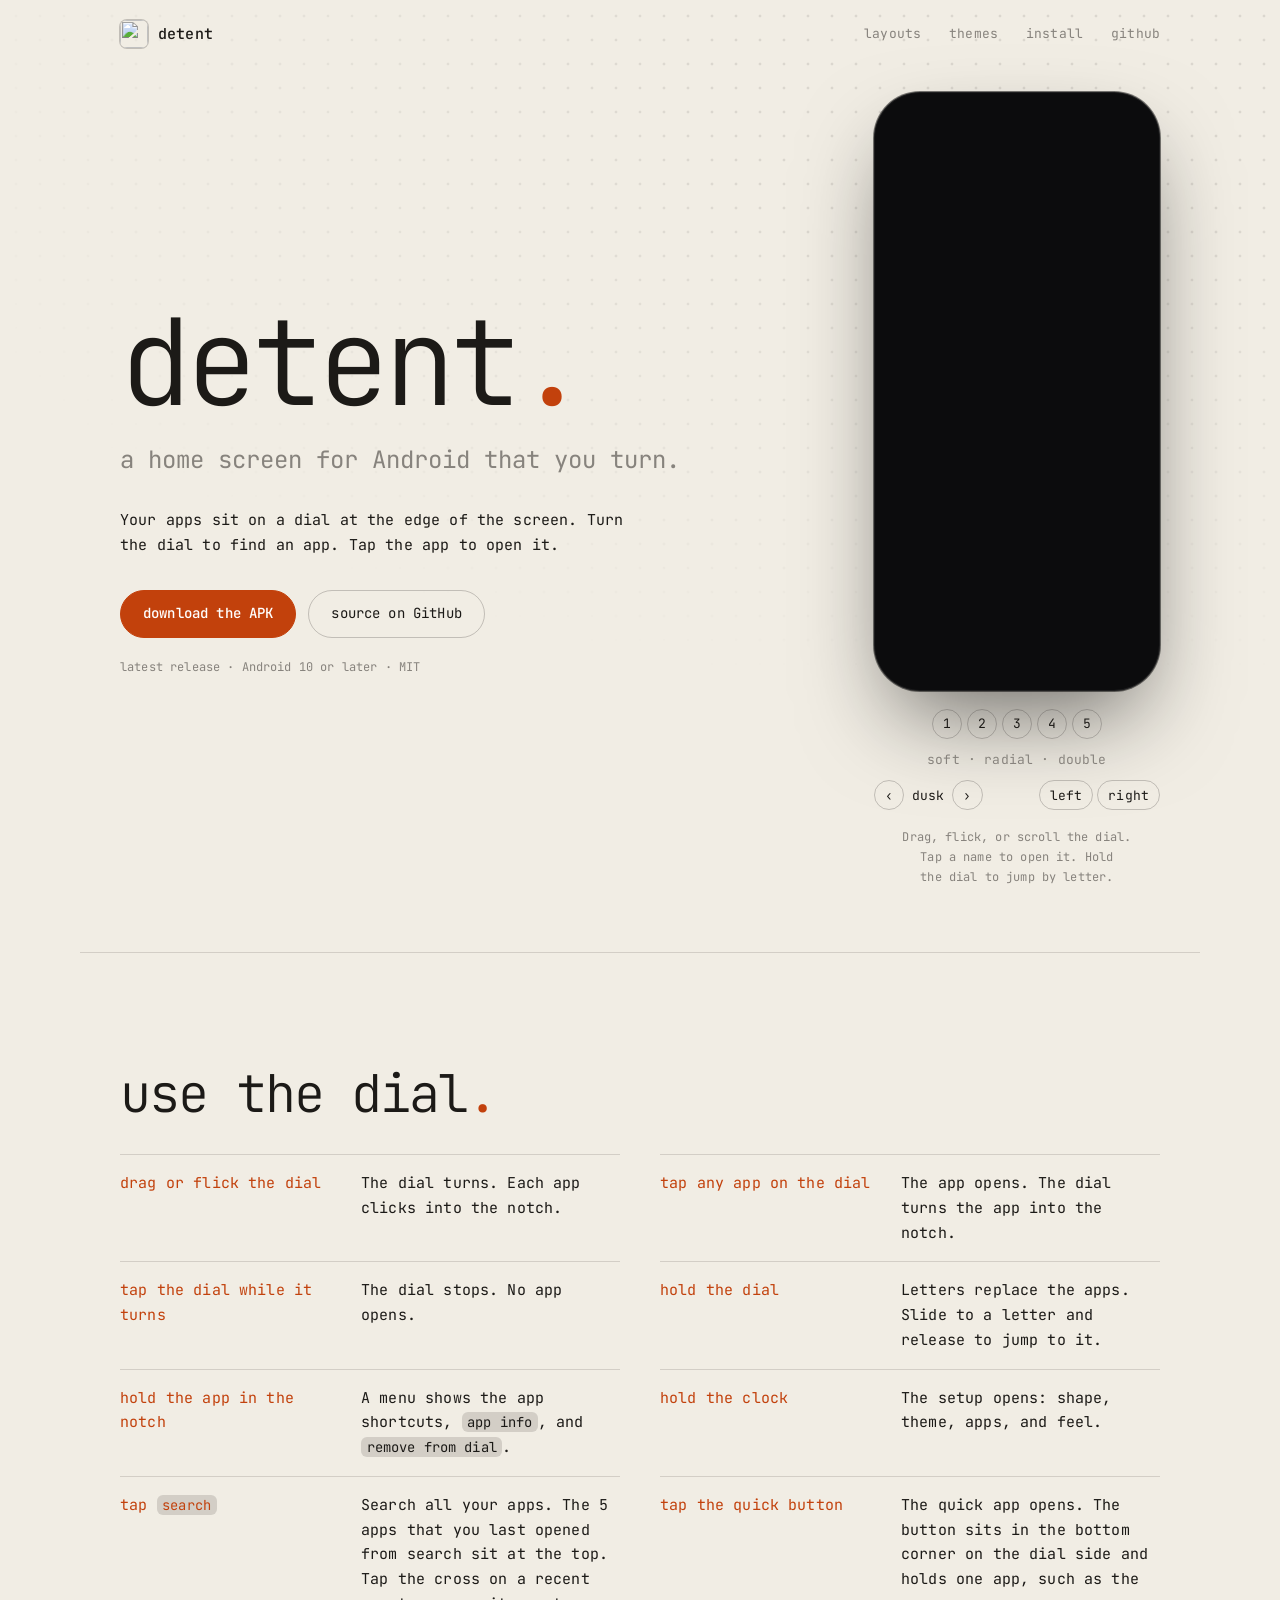
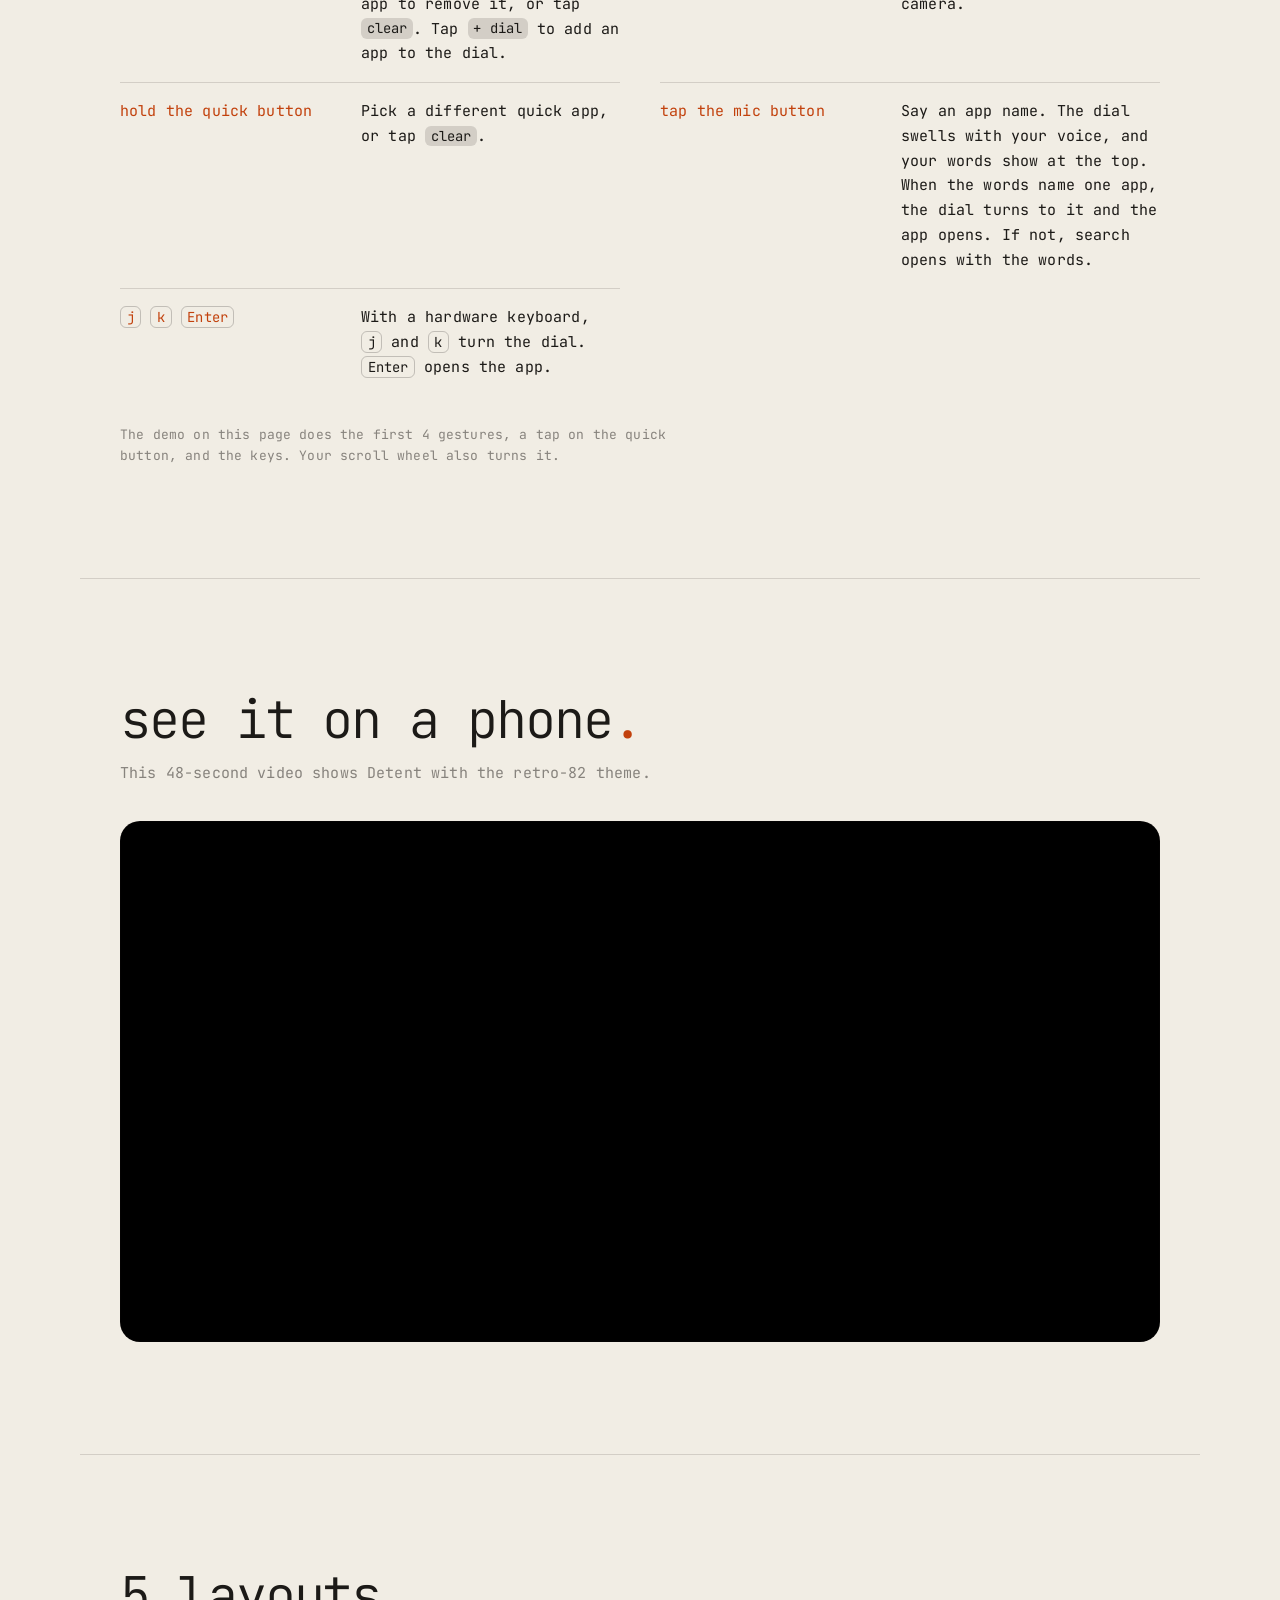
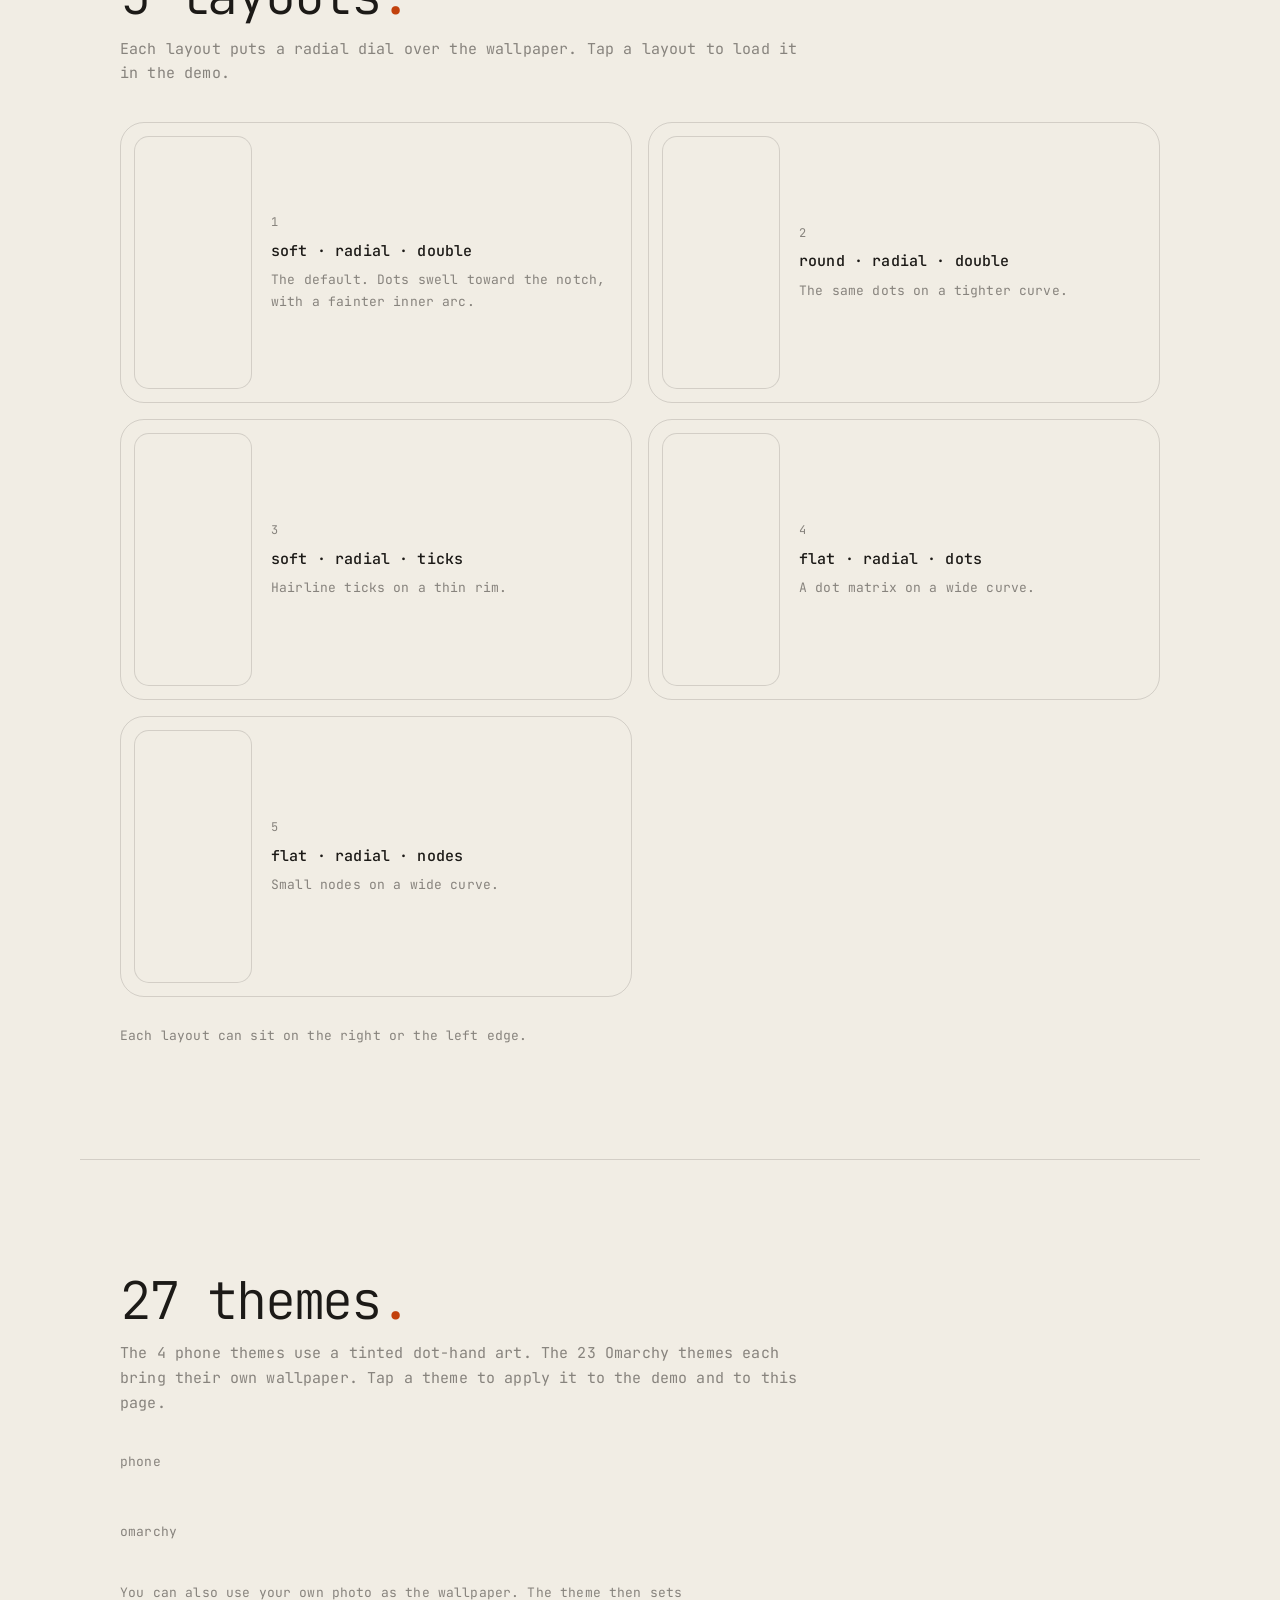
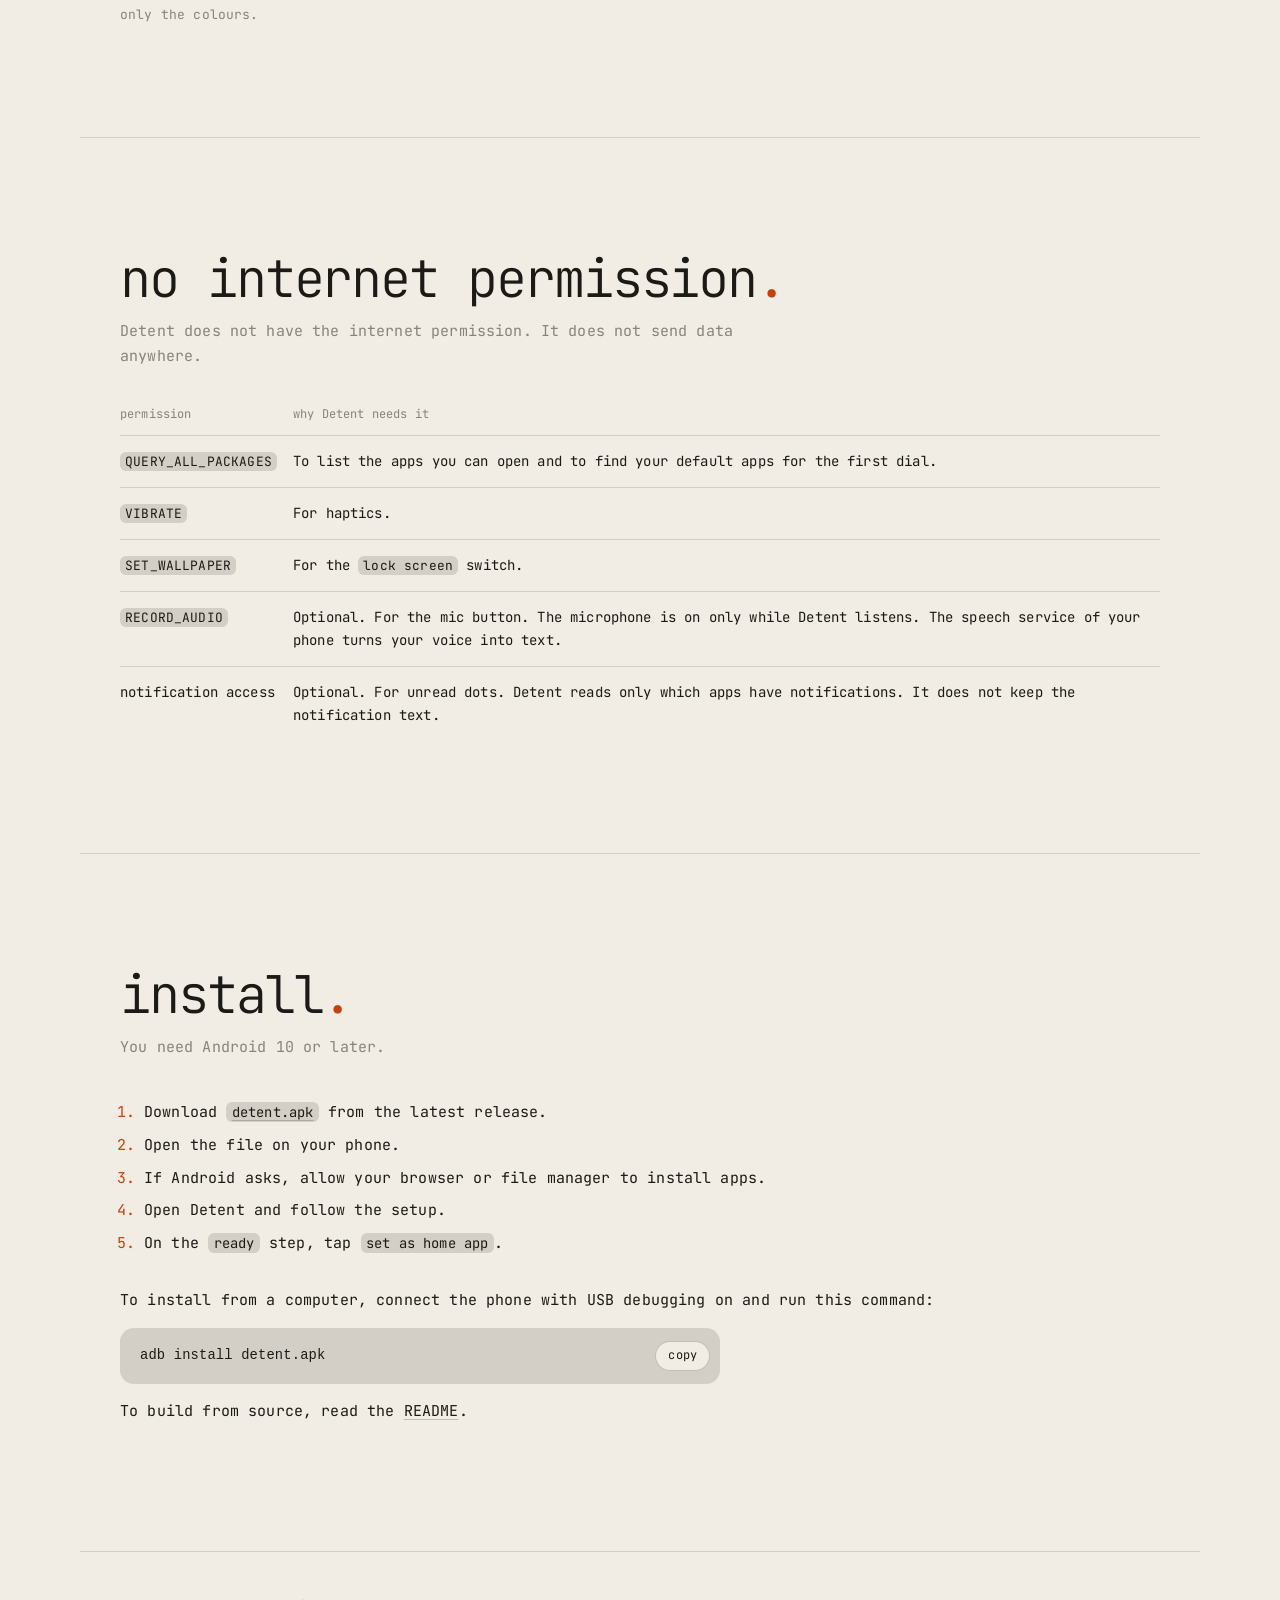
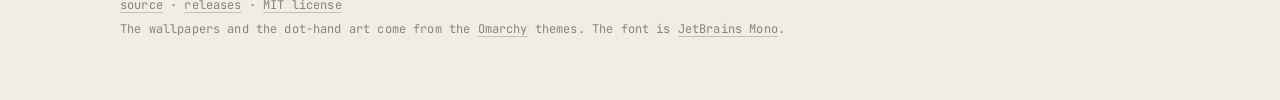
==== docs/index.html @ 8a0009a0 "Remove the grid layouts The three grid layouts drew the screen as a dot grid with no wallpaper. Dete" ====
<!doctype html>
<html lang="en">
<head>
  <meta charset="utf-8">
  <meta name="viewport" content="width=device-width, initial-scale=1">
  <title>Detent · a home screen you turn</title>
  <meta name="description" content="Detent is a home screen for Android that you turn. Your apps sit on a dial at the edge of the screen.">
  <meta property="og:type" content="website">
  <meta property="og:title" content="Detent">
  <meta property="og:description" content="A home screen for Android that you turn. Your apps sit on a dial at the edge of the screen.">
  <meta property="og:url" content="https://bjarneo.github.io/detent/">
  <meta property="og:image" content="https://bjarneo.github.io/detent/media/home.jpg">
  <meta name="twitter:card" content="summary_large_image">
  <meta name="theme-color" content="#1d2021">
  <link rel="icon" href="icon.svg" type="image/svg+xml">
  <link rel="preconnect" href="https://fonts.googleapis.com">
  <link rel="preconnect" href="https://fonts.gstatic.com" crossorigin>
  <link rel="stylesheet" href="https://fonts.googleapis.com/css2?family=JetBrains+Mono:wght@300;400;500&display=swap">
  <link rel="stylesheet" href="site.css">
  <script type="module" src="site.js"></script>
</head>
<body>
  <header class="bar wrap">
    <a class="brand" href="#top"><img src="icon.svg" alt="" width="28" height="28"><span>detent</span></a>
    <nav aria-label="Sections">
      <a href="#layouts">layouts</a>
      <a href="#themes">themes</a>
      <a href="#install">install</a>
      <a href="https://github.com/bjarneo/detent">github</a>
    </nav>
  </header>

  <main id="top">
    <section class="hero wrap">
      <div class="pitch">
        <h1>detent<span class="dot">.</span></h1>
        <p class="lead">a home screen for Android that you turn.</p>
        <p class="body">Your apps sit on a dial at the edge of the screen. Turn the dial to find an app. Tap the app to open it.</p>
        <div class="cta">
          <a class="btn primary" href="https://github.com/bjarneo/detent/releases/latest/download/detent.apk">download the APK</a>
          <a class="btn" href="https://github.com/bjarneo/detent">source on GitHub</a>
        </div>
        <p class="meta"><span id="version">latest release</span> · Android 10 or later · MIT</p>
      </div>

      <div class="demo" id="demo">
        <div class="phone">
          <canvas id="dial" tabindex="0" width="412" height="892"
            aria-label="Detent demo. Press j or the down arrow to turn the dial. Press Enter to open the app in the notch."></canvas>
        </div>
        <div class="controls">
          <div class="chips" role="group" aria-label="Layout">
            <button data-chip="0" aria-label="Layout 1">1</button>
            <button data-chip="1" aria-label="Layout 2">2</button>
            <button data-chip="2" aria-label="Layout 3">3</button>
            <button data-chip="3" aria-label="Layout 4">4</button>
            <button data-chip="4" aria-label="Layout 5">5</button>
          </div>
          <span class="layout-name" id="layout-name">soft · radial · double</span>
          <div class="row">
            <div class="stepper">
              <button id="theme-prev" aria-label="Previous theme">‹</button>
              <span id="theme-name">dusk</span>
              <button id="theme-next" aria-label="Next theme">›</button>
            </div>
            <div class="seg" role="group" aria-label="Dial side">
              <button data-side="left">left</button>
              <button data-side="right">right</button>
            </div>
          </div>
        </div>
        <p class="hint">Drag, flick, or scroll the dial. Tap a name to open it. Hold the dial to jump by letter.</p>
        <p class="sr" aria-live="polite" id="said"></p>
      </div>
    </section>

    <section class="wrap" id="use">
      <h2>use the dial<span class="dot">.</span></h2>
      <dl class="gestures">
        <div><dt>drag or flick the dial</dt><dd>The dial turns. Each app clicks into the notch.</dd></div>
        <div><dt>tap any app on the dial</dt><dd>The app opens. The dial turns the app into the notch.</dd></div>
        <div><dt>tap the dial while it turns</dt><dd>The dial stops. No app opens.</dd></div>
        <div><dt>hold the dial</dt><dd>Letters replace the apps. Slide to a letter and release to jump to it.</dd></div>
        <div><dt>hold the app in the notch</dt><dd>A menu shows the app shortcuts, <code>app info</code>, and <code>remove from dial</code>.</dd></div>
        <div><dt>hold the clock</dt><dd>The setup opens: shape, theme, apps, and feel.</dd></div>
        <div><dt>tap <code>search</code></dt><dd>Search all your apps. The 5 apps that you last opened from search sit at the top. Tap the cross on a recent app to remove it, or tap <code>clear</code>. Tap <code>+ dial</code> to add an app to the dial.</dd></div>
        <div><dt>tap the quick button</dt><dd>The quick app opens. The button sits in the bottom corner on the dial side and holds one app, such as the camera.</dd></div>
        <div><dt>hold the quick button</dt><dd>Pick a different quick app, or tap <code>clear</code>.</dd></div>
        <div><dt>tap the mic button</dt><dd>Say an app name. The dial swells with your voice, and your words show at the top. When the words name one app, the dial turns to it and the app opens. If not, search opens with the words.</dd></div>
        <div><dt><kbd>j</kbd> <kbd>k</kbd> <kbd>Enter</kbd></dt><dd>With a hardware keyboard, <kbd>j</kbd> and <kbd>k</kbd> turn the dial. <kbd>Enter</kbd> opens the app.</dd></div>
      </dl>
      <p class="note">The demo on this page does the first 4 gestures, a tap on the quick button, and the keys. Your scroll wheel also turns it.</p>
    </section>

    <section class="wrap" id="video">
      <h2>see it on a phone<span class="dot">.</span></h2>
      <p class="intro">This 48-second video shows Detent with the retro-82 theme.</p>
      <video controls preload="none" playsinline poster="media/home.jpg" width="1280" height="720">
        <source src="media/detent-promo.mp4" type="video/mp4">
      </video>
    </section>

    <section class="wrap" id="layouts">
      <h2>5 layouts<span class="dot">.</span></h2>
      <p class="intro">Each layout puts a radial dial over the wallpaper. Tap a layout to load it in the demo.</p>
      <div class="layouts">
        <button class="card" data-layout="0"><canvas></canvas><span class="txt"><span class="n">1</span><strong>soft · radial · double</strong><span>The default. Dots swell toward the notch, with a fainter inner arc.</span></span></button>
        <button class="card" data-layout="1"><canvas></canvas><span class="txt"><span class="n">2</span><strong>round · radial · double</strong><span>The same dots on a tighter curve.</span></span></button>
        <button class="card" data-layout="2"><canvas></canvas><span class="txt"><span class="n">3</span><strong>soft · radial · ticks</strong><span>Hairline ticks on a thin rim.</span></span></button>
        <button class="card" data-layout="3"><canvas></canvas><span class="txt"><span class="n">4</span><strong>flat · radial · dots</strong><span>A dot matrix on a wide curve.</span></span></button>
        <button class="card" data-layout="4"><canvas></canvas><span class="txt"><span class="n">5</span><strong>flat · radial · nodes</strong><span>Small nodes on a wide curve.</span></span></button>
      </div>
      <p class="note">Each layout can sit on the right or the left edge.</p>
    </section>

    <section class="wrap" id="themes">
      <h2>27 themes<span class="dot">.</span></h2>
      <p class="intro">The 4 phone themes use a tinted dot-hand art. The 23 Omarchy themes each bring their own wallpaper. Tap a theme to apply it to the demo and to this page.</p>
      <h3>phone</h3>
      <div class="swatches" data-group="phone"></div>
      <h3>omarchy</h3>
      <div class="swatches" data-group="omarchy"></div>
      <p class="note">You can also use your own photo as the wallpaper. The theme then sets only the colours.</p>
    </section>

    <section class="wrap" id="private">
      <h2>no internet permission<span class="dot">.</span></h2>
      <p class="intro">Detent does not have the internet permission. It does not send data anywhere.</p>
      <table>
        <thead><tr><th>permission</th><th>why Detent needs it</th></tr></thead>
        <tbody>
          <tr><td><code>QUERY_ALL_PACKAGES</code></td><td>To list the apps you can open and to find your default apps for the first dial.</td></tr>
          <tr><td><code>VIBRATE</code></td><td>For haptics.</td></tr>
          <tr><td><code>SET_WALLPAPER</code></td><td>For the <code>lock screen</code> switch.</td></tr>
          <tr><td><code>RECORD_AUDIO</code></td><td>Optional. For the mic button. The microphone is on only while Detent listens. The speech service of your phone turns your voice into text.</td></tr>
          <tr><td>notification access</td><td>Optional. For unread dots. Detent reads only which apps have notifications. It does not keep the notification text.</td></tr>
        </tbody>
      </table>
    </section>

    <section class="wrap" id="install">
      <h2>install<span class="dot">.</span></h2>
      <p class="intro">You need Android 10 or later.</p>
      <ol class="steps">
        <li>Download <a href="https://github.com/bjarneo/detent/releases/latest/download/detent.apk"><code>detent.apk</code></a> from the latest release.</li>
        <li>Open the file on your phone.</li>
        <li>If Android asks, allow your browser or file manager to install apps.</li>
        <li>Open Detent and follow the setup.</li>
        <li>On the <code>ready</code> step, tap <code>set as home app</code>.</li>
      </ol>
      <p>To install from a computer, connect the phone with USB debugging on and run this command:</p>
      <div class="code"><pre><code id="adb">adb install detent.apk</code></pre><button class="copy" data-copy="adb">copy</button></div>
      <p>To build from source, read the <a href="https://github.com/bjarneo/detent#build-from-source">README</a>.</p>
    </section>
  </main>

  <footer class="wrap">
    <p><a href="https://github.com/bjarneo/detent">source</a> · <a href="https://github.com/bjarneo/detent/releases">releases</a> · <a href="https://github.com/bjarneo/detent/blob/main/LICENSE">MIT license</a></p>
    <p>The wallpapers and the dot-hand art come from the <a href="https://github.com/basecamp/omarchy">Omarchy</a> themes. The font is <a href="https://github.com/JetBrains/JetBrainsMono">JetBrains Mono</a>.</p>
  </footer>
</body>
</html>
---- docs/site.css ----
/* The page takes the colours of the theme in the demo. site.js sets these values. */
:root {
  --bg: #1d2021;
  --fg: #ebdbb2;
  --accent: #fe8019;
  --on-accent: #111111;
  --muted: #84796a;
  --muted2: #6a6359;
  --card: #34352f;
  --sheet: #282a29;
  --rim: rgba(235, 219, 178, .14);
  --rim2: rgba(235, 219, 178, .22);
  --grid: rgba(235, 219, 178, .1);
  --pw: max(250px, min(330px, 80vw, calc((100svh - 280px) * .4619)));
  color-scheme: dark;
}

@media (prefers-color-scheme: light) {
  :root:not([data-themed]) {
    --bg: #f1ede4;
    --fg: #1c1a17;
    --accent: #c2410c;
    --on-accent: #ffffff;
    --muted: #87837d;
    --muted2: #a6a199;
    --card: #dad6ce;
    --sheet: #e6e2d9;
    --rim: rgba(28, 26, 23, .14);
    --rim2: rgba(28, 26, 23, .22);
    --grid: rgba(28, 26, 23, .1);
    color-scheme: light;
  }
}

* { box-sizing: border-box; }

html { scroll-behavior: smooth; }
@media (prefers-reduced-motion: reduce) { html { scroll-behavior: auto; } }

body {
  margin: 0;
  background: var(--bg);
  color: var(--fg);
  font: 400 15px/1.65 "JetBrains Mono", ui-monospace, monospace;
  letter-spacing: .01em;
  transition: background-color .45s, color .45s;
  overflow-x: hidden;
}

/* The page sits on a faint dot grid. */
body::before {
  content: "";
  position: fixed;
  inset: 0;
  z-index: -1;
  background-image: radial-gradient(circle, var(--grid) 1.2px, transparent 1.7px);
  background-size: 24px 24px;
  background-position: 4px 4px;
  -webkit-mask-image: radial-gradient(120% 90% at 80% 10%, #000 20%, transparent 75%);
  mask-image: radial-gradient(120% 90% at 80% 10%, #000 20%, transparent 75%);
  pointer-events: none;
}

a { color: inherit; text-decoration-color: var(--rim2); text-underline-offset: 3px; }
a:hover { text-decoration-color: var(--accent); }
:focus-visible { outline: 2px solid var(--accent); outline-offset: 3px; }

code, kbd {
  font: inherit;
  font-size: .92em;
  padding: .08em .4em;
  border-radius: 6px;
  background: var(--rim);
}
kbd { border: 1px solid var(--rim2); background: none; }

button { font: inherit; color: inherit; letter-spacing: inherit; cursor: pointer; }

.wrap { width: min(1120px, 100%); margin-inline: auto; padding-inline: clamp(16px, 4vw, 40px); }
.dot { color: var(--accent); }
.sr { position: absolute; width: 1px; height: 1px; overflow: hidden; clip-path: inset(50%); }

/* Header */

.bar {
  display: flex;
  align-items: center;
  justify-content: space-between;
  gap: 16px;
  padding-block: 20px;
}
.brand { display: flex; align-items: center; gap: 10px; text-decoration: none; font-weight: 500; }
.brand img { border-radius: 7px; box-shadow: 0 0 0 1px var(--rim2); }
.bar nav { display: flex; gap: clamp(12px, 3vw, 28px); font-size: 13px; }
.bar nav a { text-decoration: none; color: var(--muted); }
.bar nav a:hover { color: var(--fg); }

/* Hero */

.hero {
  display: grid;
  grid-template-columns: 1fr auto;
  align-items: center;
  gap: clamp(32px, 6vw, 80px);
  min-height: calc(100svh - 72px);
  padding-block: 24px 64px;
}
h1 {
  margin: 0;
  font-weight: 300;
  font-size: clamp(64px, 10vw, 120px);
  letter-spacing: -.05em;
  line-height: 1;
}
.lead { margin: 18px 0 0; font-size: clamp(18px, 2.2vw, 24px); color: var(--muted); letter-spacing: 0; }
.body { max-width: 34em; margin: 28px 0 0; }
.cta { display: flex; flex-wrap: wrap; gap: 12px; margin-top: 32px; }
.btn {
  display: inline-flex;
  align-items: center;
  height: 48px;
  padding: 0 22px;
  border-radius: 24px;
  border: 1px solid var(--rim2);
  text-decoration: none;
  font-size: 14px;
  transition: border-color .2s, background-color .45s, color .45s;
}
.btn:hover { border-color: var(--fg); }
.btn.primary { background: var(--accent); border-color: var(--accent); color: var(--on-accent); font-weight: 500; }
.btn.primary:hover { filter: brightness(1.08); }
.meta { margin: 20px 0 0; font-size: 12px; color: var(--muted); }

.demo { display: flex; flex-direction: column; align-items: center; gap: 18px; width: var(--pw); }
.phone {
  width: 100%;
  padding: 9px;
  border-radius: 46px;
  background: #0c0c0d;
  box-shadow: 0 0 0 1px rgba(255, 255, 255, .07) inset, 0 0 0 1px rgba(0, 0, 0, .5), 0 40px 90px -20px rgba(0, 0, 0, .55);
}
.phone canvas {
  display: block;
  width: 100%;
  height: auto;
  aspect-ratio: 412 / 892;
  border-radius: 38px;
  touch-action: none;
  cursor: grab;
  -webkit-tap-highlight-color: transparent;
  user-select: none;
}
.phone canvas:active { cursor: grabbing; }
.phone canvas:focus-visible { outline-offset: 6px; }

.controls { display: flex; flex-direction: column; align-items: center; gap: 10px; width: 100%; }
.chips { display: flex; gap: 5px; justify-content: center; }
.chips button, .stepper button, .seg button {
  height: 30px;
  min-width: 30px;
  padding: 0 10px;
  border-radius: 15px;
  border: 1px solid var(--rim2);
  background: none;
  font-size: 13px;
  transition: background-color .2s, border-color .2s, color .2s;
}
.chips button { padding: 0; flex: 1 1 0; max-width: 34px; }
.chips button:hover, .stepper button:hover, .seg button:hover { border-color: var(--fg); }
.chips button[aria-pressed="true"], .seg button[aria-pressed="true"] {
  background: var(--accent);
  border-color: var(--accent);
  color: var(--on-accent);
}
.row { display: flex; align-items: center; justify-content: space-between; gap: 8px; width: 100%; }
.layout-name { font-size: 13px; color: var(--muted); }
.stepper { display: flex; align-items: center; gap: 4px; min-width: 0; }
.stepper span { min-width: 0; overflow: hidden; text-overflow: ellipsis; white-space: nowrap; text-align: center; font-size: 13px; padding-inline: 4px; }
.seg { display: flex; gap: 4px; }
.hint { margin: 0; font-size: 12px; color: var(--muted); text-align: center; text-wrap: balance; }

/* Sections */

main > section:not(.hero) { padding-block: clamp(64px, 10vw, 112px); border-top: 1px solid var(--rim); }
h2 {
  margin: 0 0 12px;
  font-weight: 300;
  font-size: clamp(34px, 5vw, 52px);
  letter-spacing: -.04em;
  line-height: 1.1;
}
h3 { margin: 36px 0 12px; font-size: 13px; font-weight: 400; color: var(--muted); }
.intro { max-width: 46em; margin: 0 0 36px; color: var(--muted); }
.note { max-width: 46em; margin: 28px 0 0; font-size: 13px; color: var(--muted); }

.gestures { margin: 32px 0 0; display: grid; grid-template-columns: 1fr 1fr; column-gap: 40px; }
.gestures div { display: grid; grid-template-columns: minmax(0, 15em) 1fr; gap: 16px; padding: 16px 0; border-top: 1px solid var(--rim); }
.gestures dt { color: var(--accent); }
.gestures dd { margin: 0; }

video {
  display: block;
  width: 100%;
  height: auto;
  border-radius: 20px;
  background: #000;
  border: 1px solid var(--rim);
}

.layouts { display: grid; grid-template-columns: 1fr 1fr; gap: 16px; }
.card {
  display: flex;
  align-items: center;
  gap: 20px;
  padding: 14px 20px 14px 14px;
  border: 1px solid var(--rim);
  border-radius: 24px;
  background: none;
  text-align: left;
  transition: border-color .2s;
}
.card:hover { border-color: var(--rim2); }
.card[aria-pressed="true"] { border-color: var(--accent); }
.card canvas {
  flex: none;
  width: 116px;
  height: auto;
  aspect-ratio: 412 / 892;
  border-radius: 14px;
  box-shadow: 0 0 0 1px var(--rim);
}
.card .txt { display: flex; flex-direction: column; gap: 6px; }
.card .n { font-size: 12px; color: var(--muted); }
.card strong { font-weight: 500; }
.card[aria-pressed="true"] strong { color: var(--accent); }
.card .txt > span:last-child { font-size: 13px; color: var(--muted); }

.swatches { display: grid; grid-template-columns: repeat(auto-fill, minmax(150px, 1fr)); gap: 10px; }
.swatch {
  position: relative;
  display: flex;
  align-items: flex-end;
  height: 72px;
  padding: 10px 12px;
  border-radius: 14px;
  border: 1px solid rgba(128, 128, 128, .25);
  font-size: 12px;
  text-align: left;
  overflow: hidden;
}
.swatch::after {
  content: "";
  position: absolute;
  top: 12px;
  right: 12px;
  width: 10px;
  height: 10px;
  border-radius: 50%;
  background: var(--sw-accent);
  box-shadow: -16px 0 0 -2px var(--sw-dim);
}
.swatch[aria-pressed="true"] { outline: 2px solid var(--accent); outline-offset: 2px; }

table { width: 100%; border-collapse: collapse; font-size: 14px; }
th { text-align: left; font-weight: 400; font-size: 12px; color: var(--muted); padding: 0 16px 10px 0; }
td { padding: 14px 16px 14px 0; border-top: 1px solid var(--rim); vertical-align: top; }
td:first-child { white-space: nowrap; width: 1%; }

.steps { margin: 0 0 28px; padding-left: 1.6em; }
.steps li { padding: 4px 0; }
.steps li::marker { color: var(--accent); }
.code { position: relative; max-width: 40em; }
.code pre {
  margin: 0;
  padding: 16px 20px;
  border-radius: 14px;
  background: var(--rim);
  overflow-x: auto;
}
.code pre code { padding: 0; background: none; }
.copy {
  position: absolute;
  top: 50%;
  right: 10px;
  translate: 0 -50%;
  height: 30px;
  padding: 0 12px;
  border-radius: 15px;
  border: 1px solid var(--rim2);
  background: var(--bg);
  font-size: 12px;
}

footer { padding-block: 40px 56px; border-top: 1px solid var(--rim); font-size: 12px; color: var(--muted); }
footer p { margin: 4px 0; }

/* Narrow screens */

@media (max-width: 900px) {
  .hero { grid-template-columns: 1fr; justify-items: center; text-align: center; min-height: 0; padding-top: 32px; }
  .pitch { display: flex; flex-direction: column; align-items: center; }
  .cta { justify-content: center; }
  .gestures { grid-template-columns: 1fr; }
  .layouts { grid-template-columns: 1fr; }
}

@media (max-width: 560px) {
  .bar nav a:not(:last-child) { display: none; }
  .gestures div { grid-template-columns: 1fr; gap: 4px; }
  .card { gap: 14px; padding: 12px; }
  .card canvas { width: 92px; }
  .swatches { grid-template-columns: repeat(2, minmax(0, 1fr)); }
  thead { display: none; }
  table, tbody, tr, td { display: block; }
  td:first-child { width: auto; padding-bottom: 4px; }
  td:last-child { border-top: 0; padding-top: 0; color: var(--muted); }
}
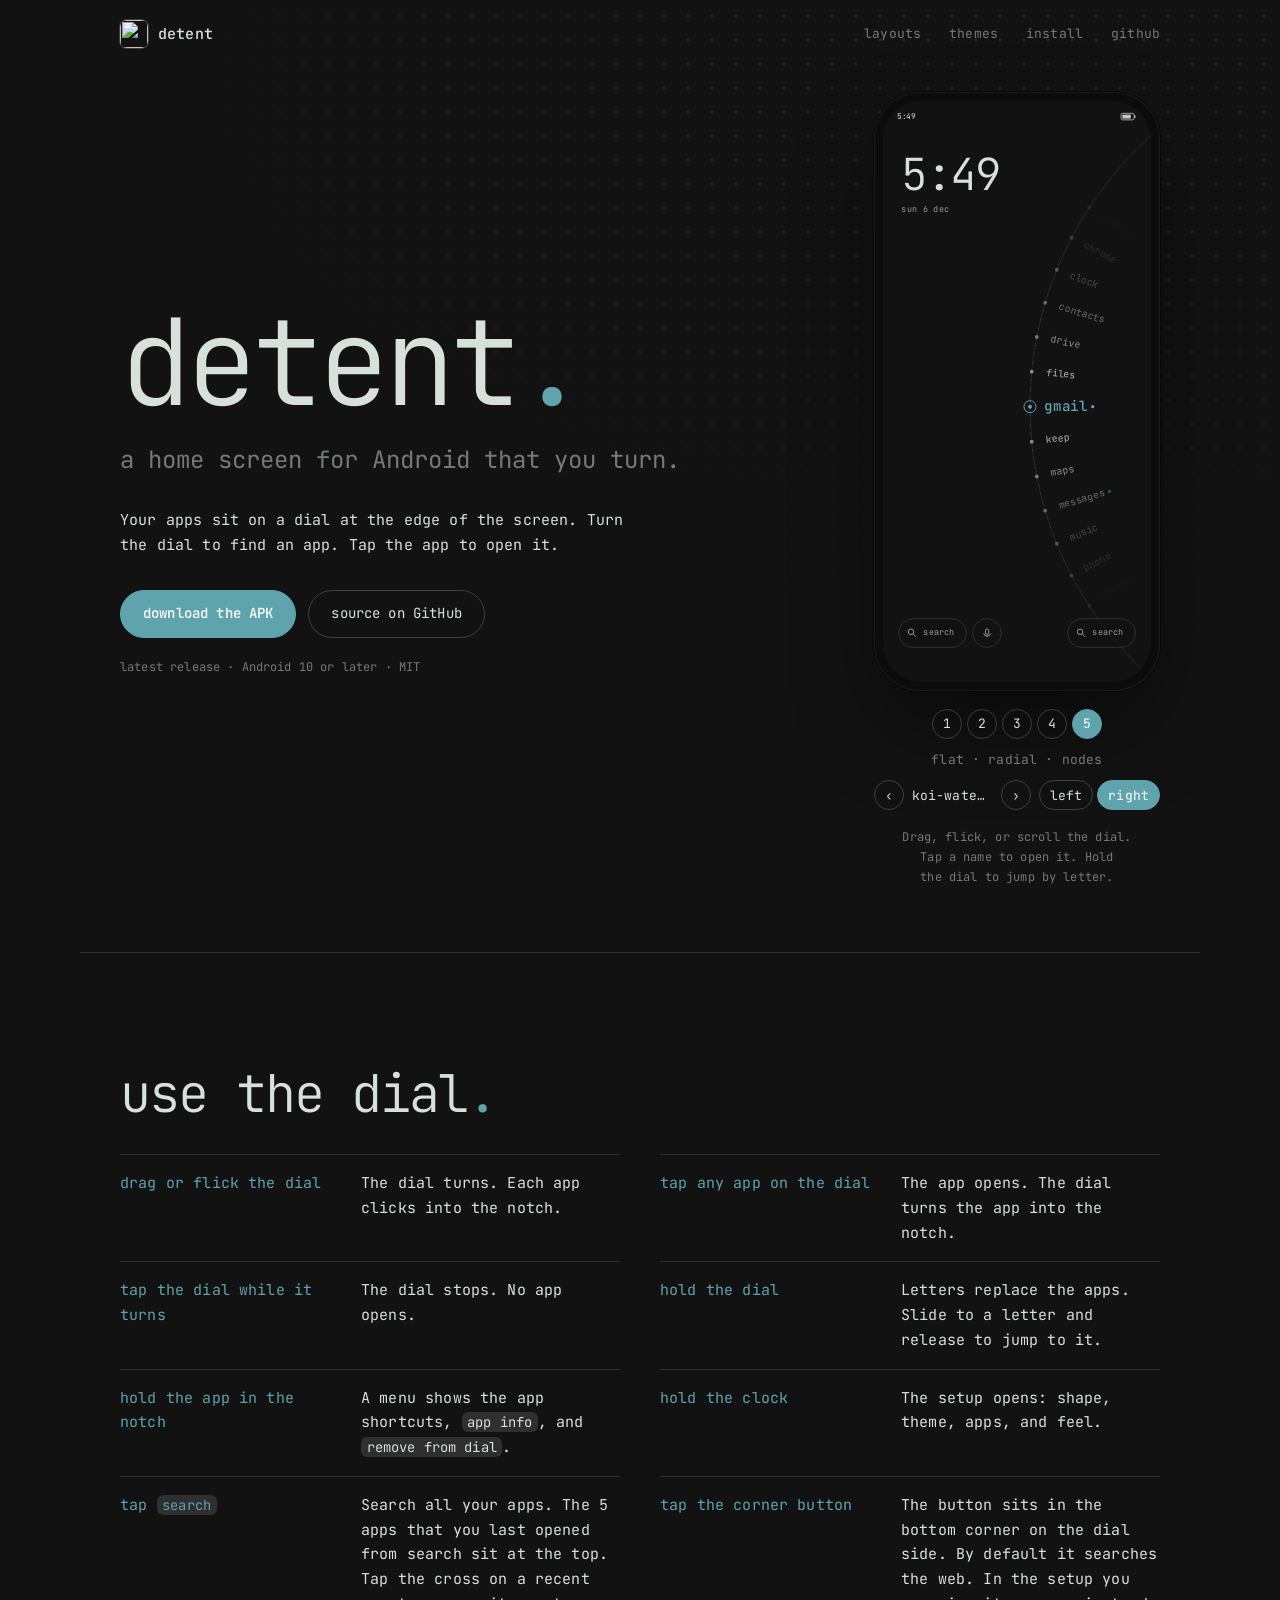
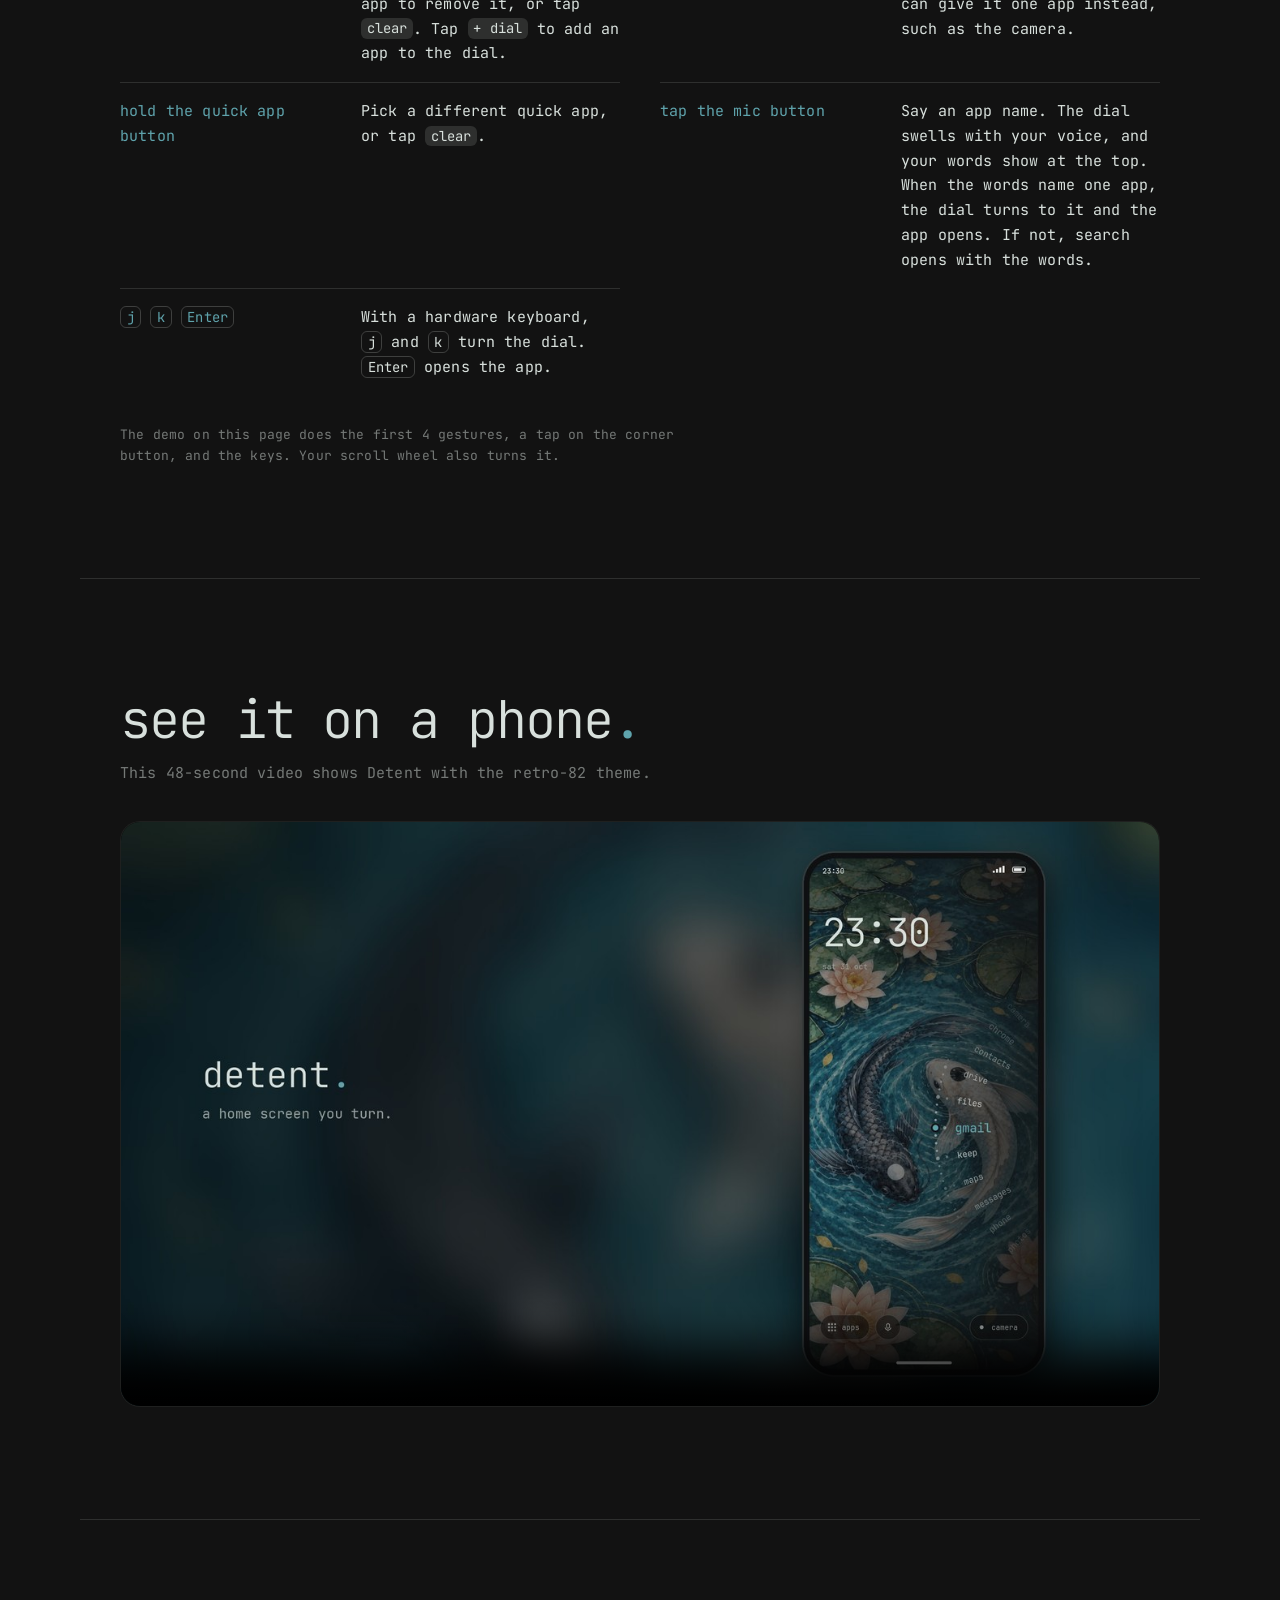
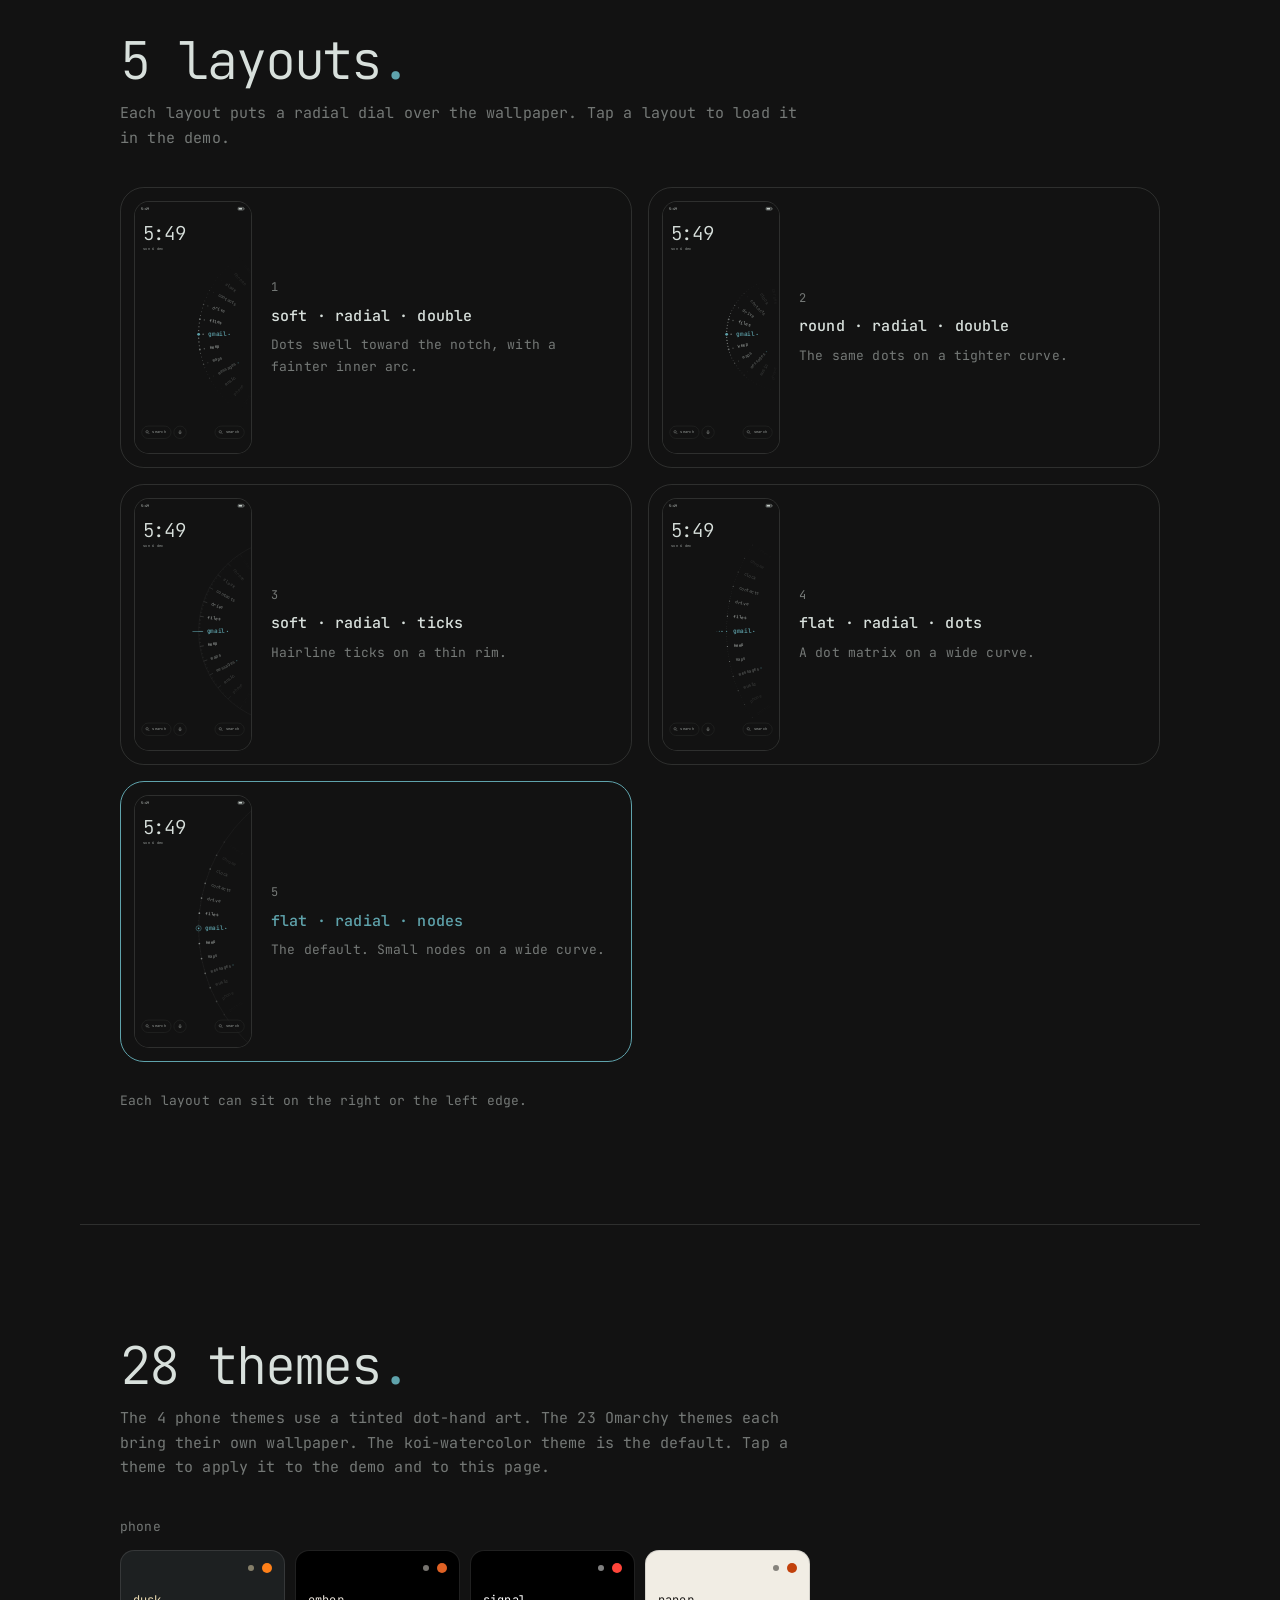
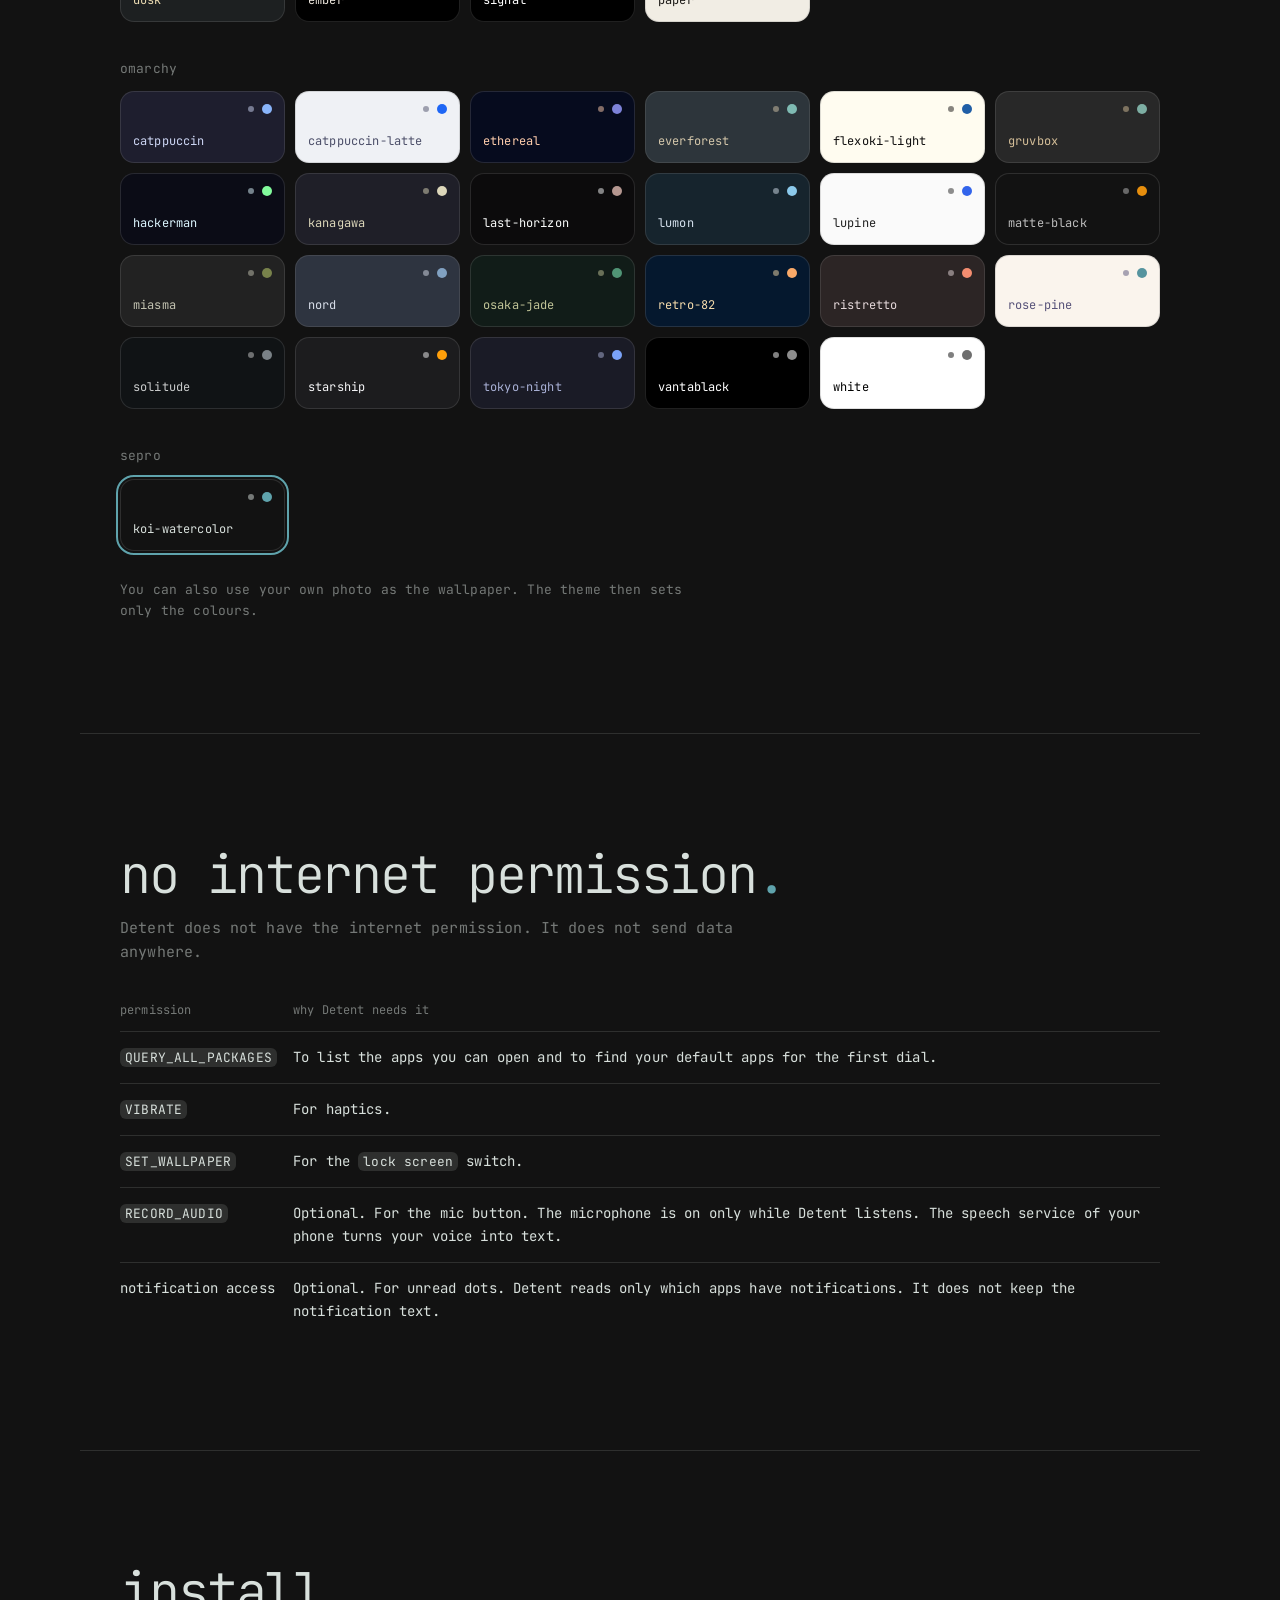
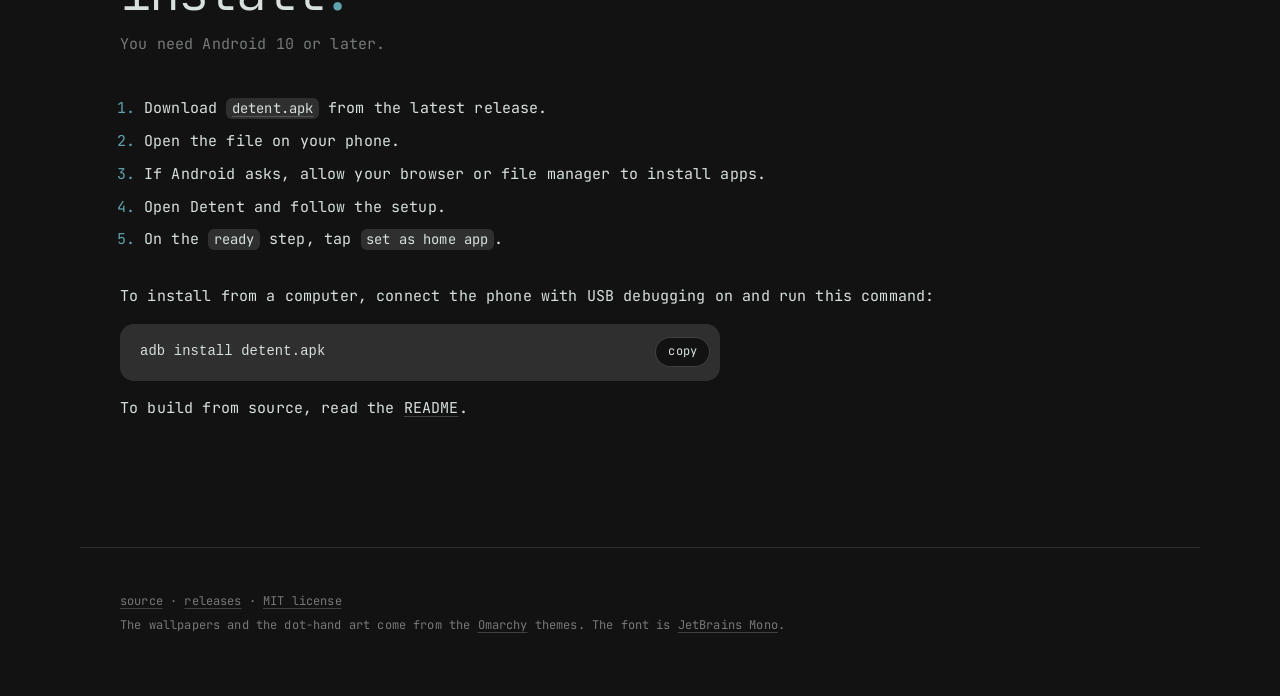
==== commit 23497413: "Start on koi-watercolor, the nodes layout and a web search corner A fresh setup in the launcher now " ====
--- a/docs/index.html
+++ b/docs/index.html
@@ -11,7 +11,7 @@
   <meta property="og:url" content="https://bjarneo.github.io/detent/">
   <meta property="og:image" content="https://bjarneo.github.io/detent/media/home.jpg">
   <meta name="twitter:card" content="summary_large_image">
-  <meta name="theme-color" content="#1d2021">
+  <meta name="theme-color" content="#121212">
   <link rel="icon" href="icon.svg" type="image/svg+xml">
   <link rel="preconnect" href="https://fonts.googleapis.com">
   <link rel="preconnect" href="https://fonts.gstatic.com" crossorigin>
@@ -56,11 +56,11 @@
             <button data-chip="3" aria-label="Layout 4">4</button>
             <button data-chip="4" aria-label="Layout 5">5</button>
           </div>
-          <span class="layout-name" id="layout-name">soft · radial · double</span>
+          <span class="layout-name" id="layout-name">flat · radial · nodes</span>
           <div class="row">
             <div class="stepper">
               <button id="theme-prev" aria-label="Previous theme">‹</button>
-              <span id="theme-name">dusk</span>
+              <span id="theme-name">koi-watercolor</span>
               <button id="theme-next" aria-label="Next theme">›</button>
             </div>
             <div class="seg" role="group" aria-label="Dial side">
@@ -84,12 +84,12 @@
         <div><dt>hold the app in the notch</dt><dd>A menu shows the app shortcuts, <code>app info</code>, and <code>remove from dial</code>.</dd></div>
         <div><dt>hold the clock</dt><dd>The setup opens: shape, theme, apps, and feel.</dd></div>
         <div><dt>tap <code>search</code></dt><dd>Search all your apps. The 5 apps that you last opened from search sit at the top. Tap the cross on a recent app to remove it, or tap <code>clear</code>. Tap <code>+ dial</code> to add an app to the dial.</dd></div>
-        <div><dt>tap the quick button</dt><dd>The quick app opens. The button sits in the bottom corner on the dial side and holds one app, such as the camera.</dd></div>
-        <div><dt>hold the quick button</dt><dd>Pick a different quick app, or tap <code>clear</code>.</dd></div>
+        <div><dt>tap the corner button</dt><dd>The button sits in the bottom corner on the dial side. By default it searches the web. In the setup you can give it one app instead, such as the camera.</dd></div>
+        <div><dt>hold the quick app button</dt><dd>Pick a different quick app, or tap <code>clear</code>.</dd></div>
         <div><dt>tap the mic button</dt><dd>Say an app name. The dial swells with your voice, and your words show at the top. When the words name one app, the dial turns to it and the app opens. If not, search opens with the words.</dd></div>
         <div><dt><kbd>j</kbd> <kbd>k</kbd> <kbd>Enter</kbd></dt><dd>With a hardware keyboard, <kbd>j</kbd> and <kbd>k</kbd> turn the dial. <kbd>Enter</kbd> opens the app.</dd></div>
       </dl>
-      <p class="note">The demo on this page does the first 4 gestures, a tap on the quick button, and the keys. Your scroll wheel also turns it.</p>
+      <p class="note">The demo on this page does the first 4 gestures, a tap on the corner button, and the keys. Your scroll wheel also turns it.</p>
     </section>
 
     <section class="wrap" id="video">
@@ -104,22 +104,24 @@
       <h2>5 layouts<span class="dot">.</span></h2>
       <p class="intro">Each layout puts a radial dial over the wallpaper. Tap a layout to load it in the demo.</p>
       <div class="layouts">
-        <button class="card" data-layout="0"><canvas></canvas><span class="txt"><span class="n">1</span><strong>soft · radial · double</strong><span>The default. Dots swell toward the notch, with a fainter inner arc.</span></span></button>
+        <button class="card" data-layout="0"><canvas></canvas><span class="txt"><span class="n">1</span><strong>soft · radial · double</strong><span>Dots swell toward the notch, with a fainter inner arc.</span></span></button>
         <button class="card" data-layout="1"><canvas></canvas><span class="txt"><span class="n">2</span><strong>round · radial · double</strong><span>The same dots on a tighter curve.</span></span></button>
         <button class="card" data-layout="2"><canvas></canvas><span class="txt"><span class="n">3</span><strong>soft · radial · ticks</strong><span>Hairline ticks on a thin rim.</span></span></button>
         <button class="card" data-layout="3"><canvas></canvas><span class="txt"><span class="n">4</span><strong>flat · radial · dots</strong><span>A dot matrix on a wide curve.</span></span></button>
-        <button class="card" data-layout="4"><canvas></canvas><span class="txt"><span class="n">5</span><strong>flat · radial · nodes</strong><span>Small nodes on a wide curve.</span></span></button>
+        <button class="card" data-layout="4"><canvas></canvas><span class="txt"><span class="n">5</span><strong>flat · radial · nodes</strong><span>The default. Small nodes on a wide curve.</span></span></button>
       </div>
       <p class="note">Each layout can sit on the right or the left edge.</p>
     </section>
 
     <section class="wrap" id="themes">
-      <h2>27 themes<span class="dot">.</span></h2>
-      <p class="intro">The 4 phone themes use a tinted dot-hand art. The 23 Omarchy themes each bring their own wallpaper. Tap a theme to apply it to the demo and to this page.</p>
+      <h2>28 themes<span class="dot">.</span></h2>
+      <p class="intro">The 4 phone themes use a tinted dot-hand art. The 23 Omarchy themes each bring their own wallpaper. The koi-watercolor theme is the default. Tap a theme to apply it to the demo and to this page.</p>
       <h3>phone</h3>
       <div class="swatches" data-group="phone"></div>
       <h3>omarchy</h3>
       <div class="swatches" data-group="omarchy"></div>
+      <h3>sepro</h3>
+      <div class="swatches" data-group="sepro"></div>
       <p class="note">You can also use your own photo as the wallpaper. The theme then sets only the colours.</p>
     </section>
 
--- a/docs/site.css
+++ b/docs/site.css
@@ -1,35 +1,19 @@
 /* The page takes the colours of the theme in the demo. site.js sets these values. */
 :root {
-  --bg: #1d2021;
-  --fg: #ebdbb2;
-  --accent: #fe8019;
-  --on-accent: #111111;
-  --muted: #84796a;
-  --muted2: #6a6359;
-  --card: #34352f;
-  --sheet: #282a29;
-  --rim: rgba(235, 219, 178, .14);
-  --rim2: rgba(235, 219, 178, .22);
-  --grid: rgba(235, 219, 178, .1);
+  /* The koi-watercolor theme, the default, so the page does not flash another theme before site.js runs. */
+  --bg: #121212;
+  --fg: #d8e0dc;
+  --accent: #5fa3ac;
+  --on-accent: #ffffff;
+  --muted: #757977;
+  --muted2: #999e9b;
+  --card: #262726;
+  --sheet: #1c1c1c;
+  --rim: rgba(216, 224, 220, .14);
+  --rim2: rgba(216, 224, 220, .22);
+  --grid: rgba(216, 224, 220, .1);
   --pw: max(250px, min(330px, 80vw, calc((100svh - 280px) * .4619)));
   color-scheme: dark;
-}
-
-@media (prefers-color-scheme: light) {
-  :root:not([data-themed]) {
-    --bg: #f1ede4;
-    --fg: #1c1a17;
-    --accent: #c2410c;
-    --on-accent: #ffffff;
-    --muted: #87837d;
-    --muted2: #a6a199;
-    --card: #dad6ce;
-    --sheet: #e6e2d9;
-    --rim: rgba(28, 26, 23, .14);
-    --rim2: rgba(28, 26, 23, .22);
-    --grid: rgba(28, 26, 23, .1);
-    color-scheme: light;
-  }
 }
 
 * { box-sizing: border-box; }
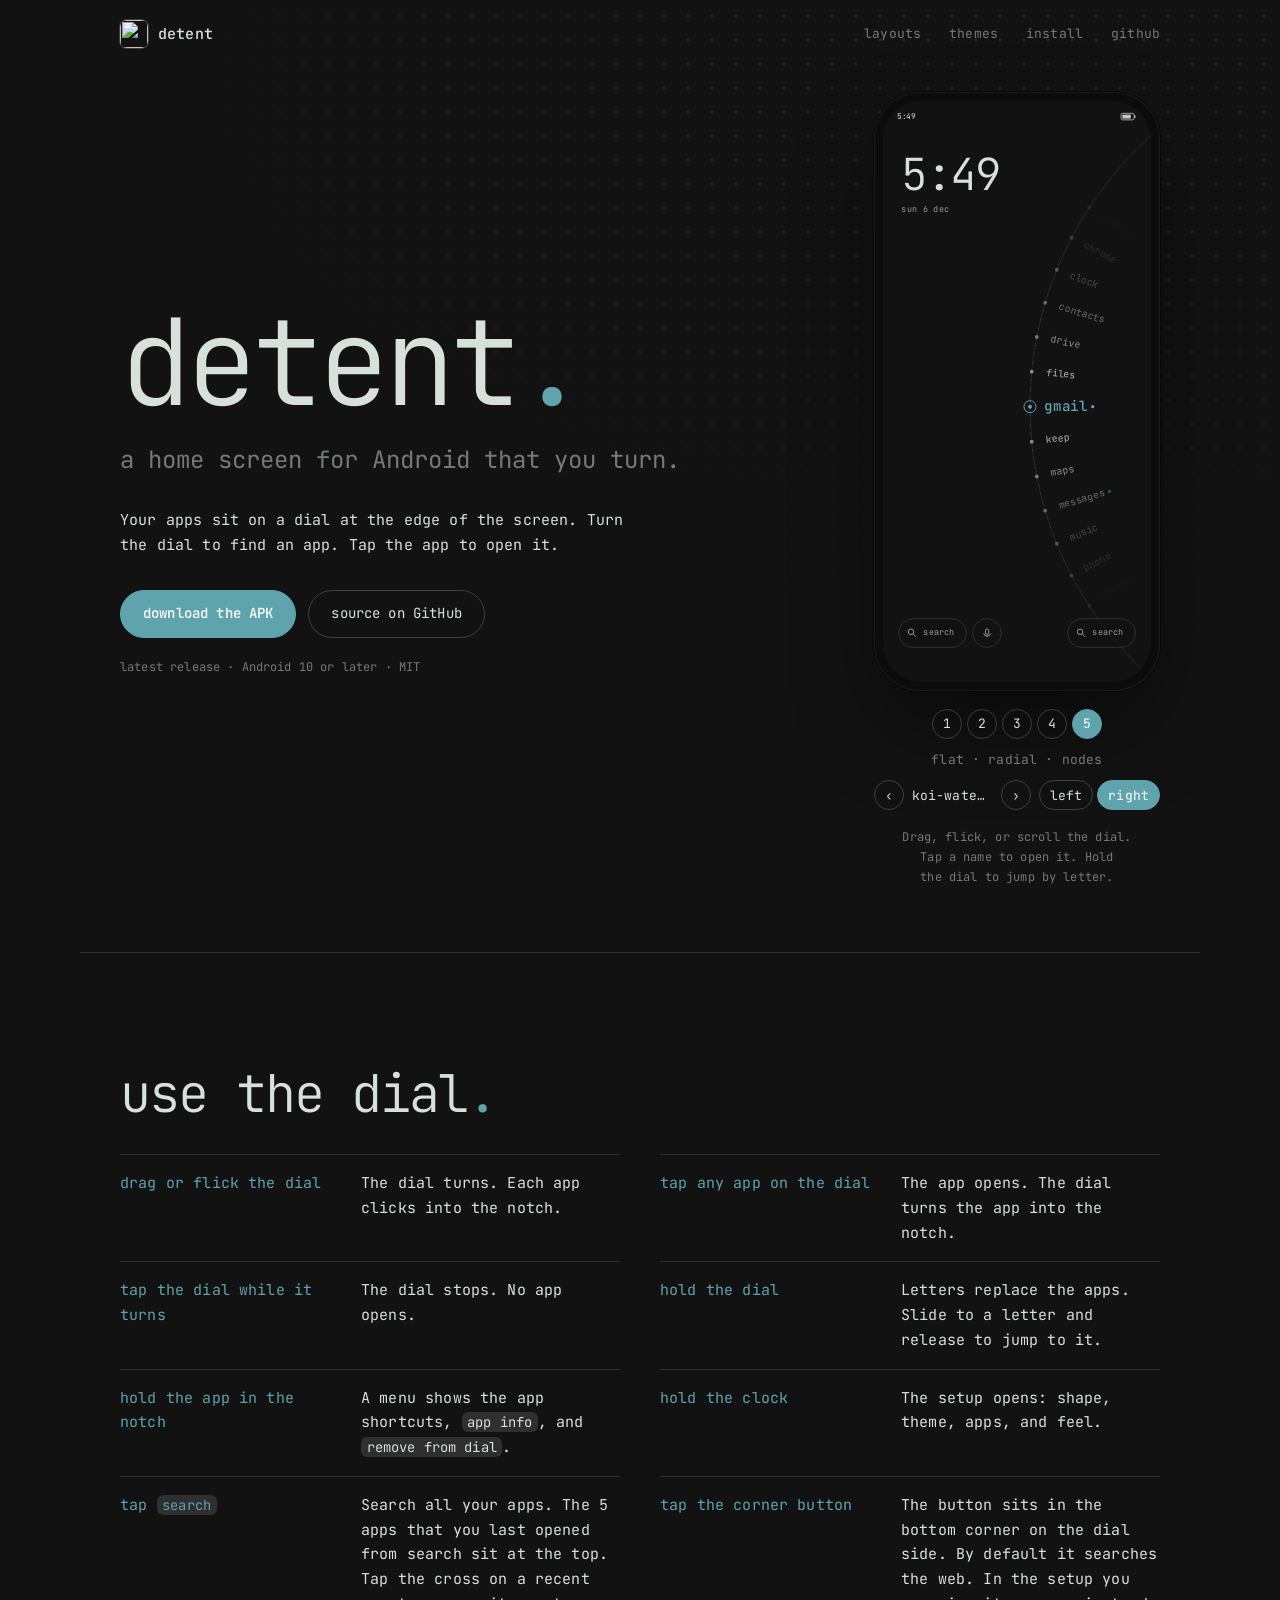
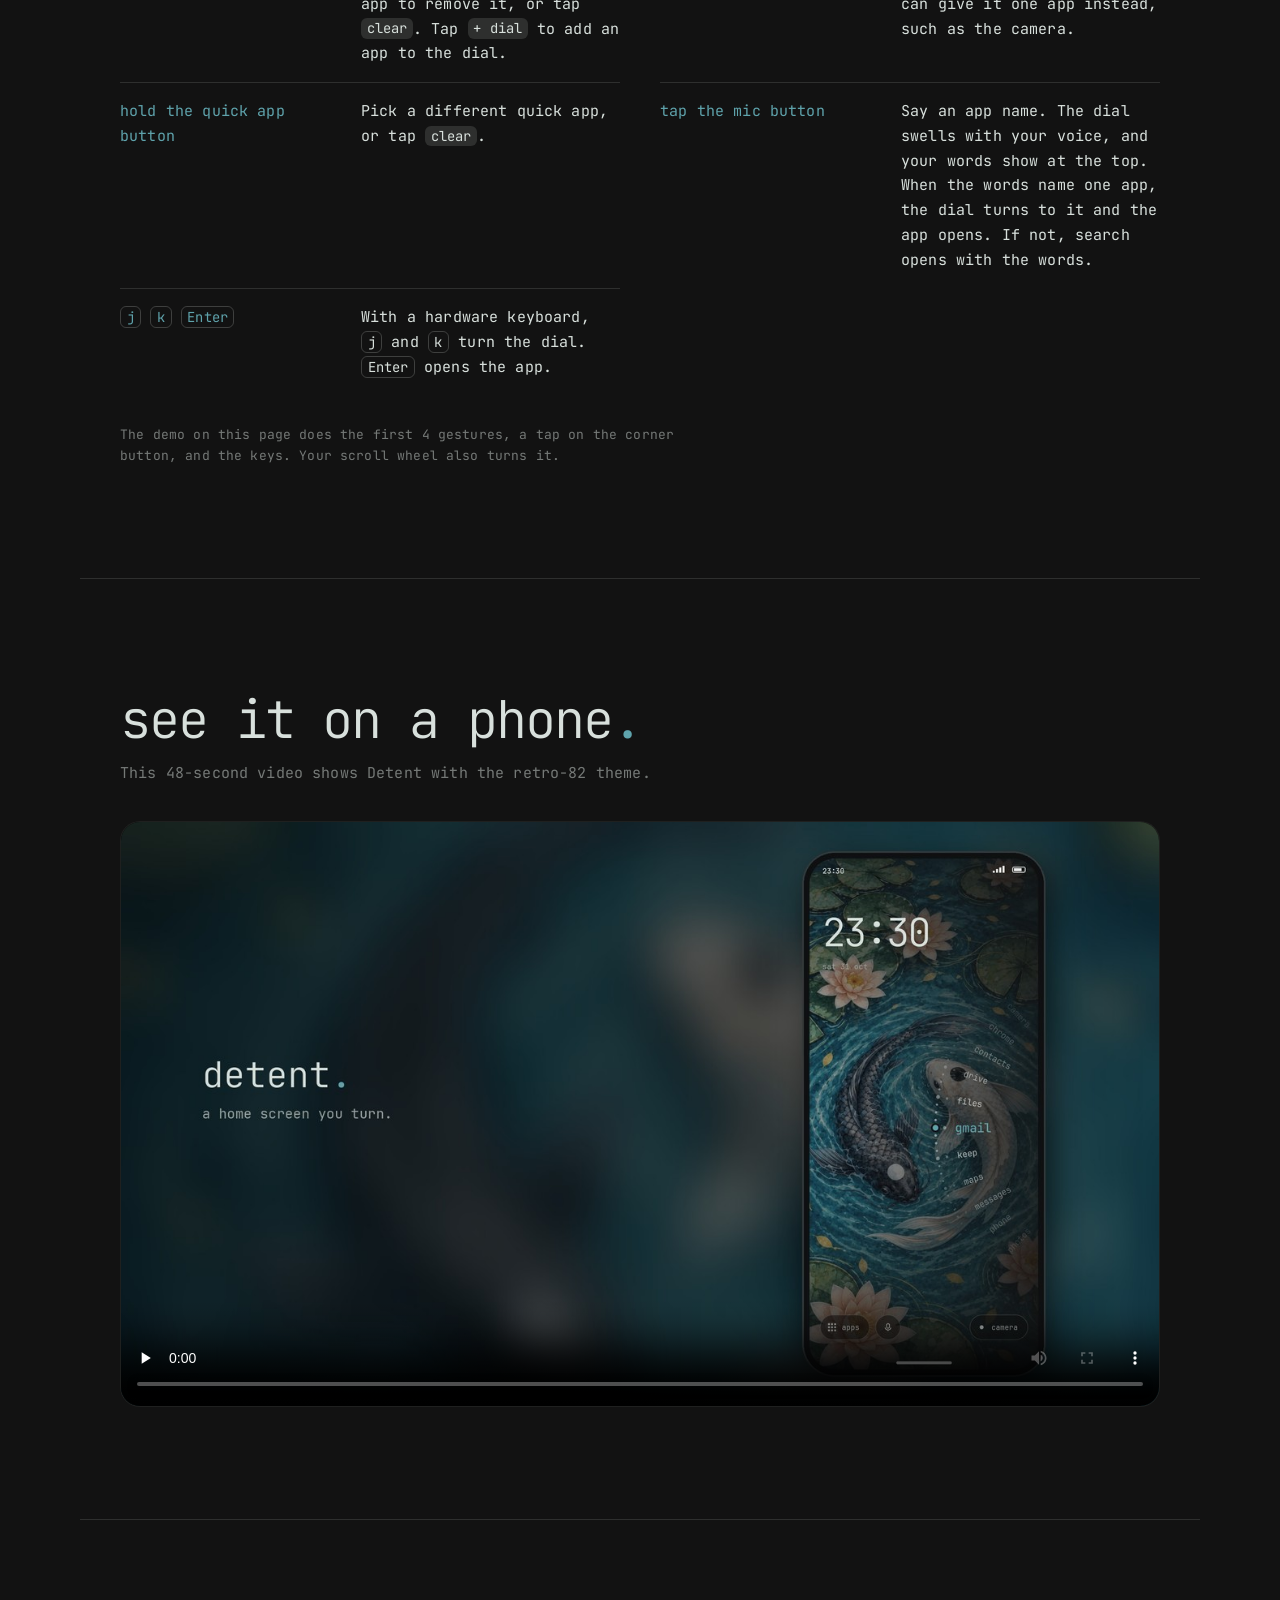
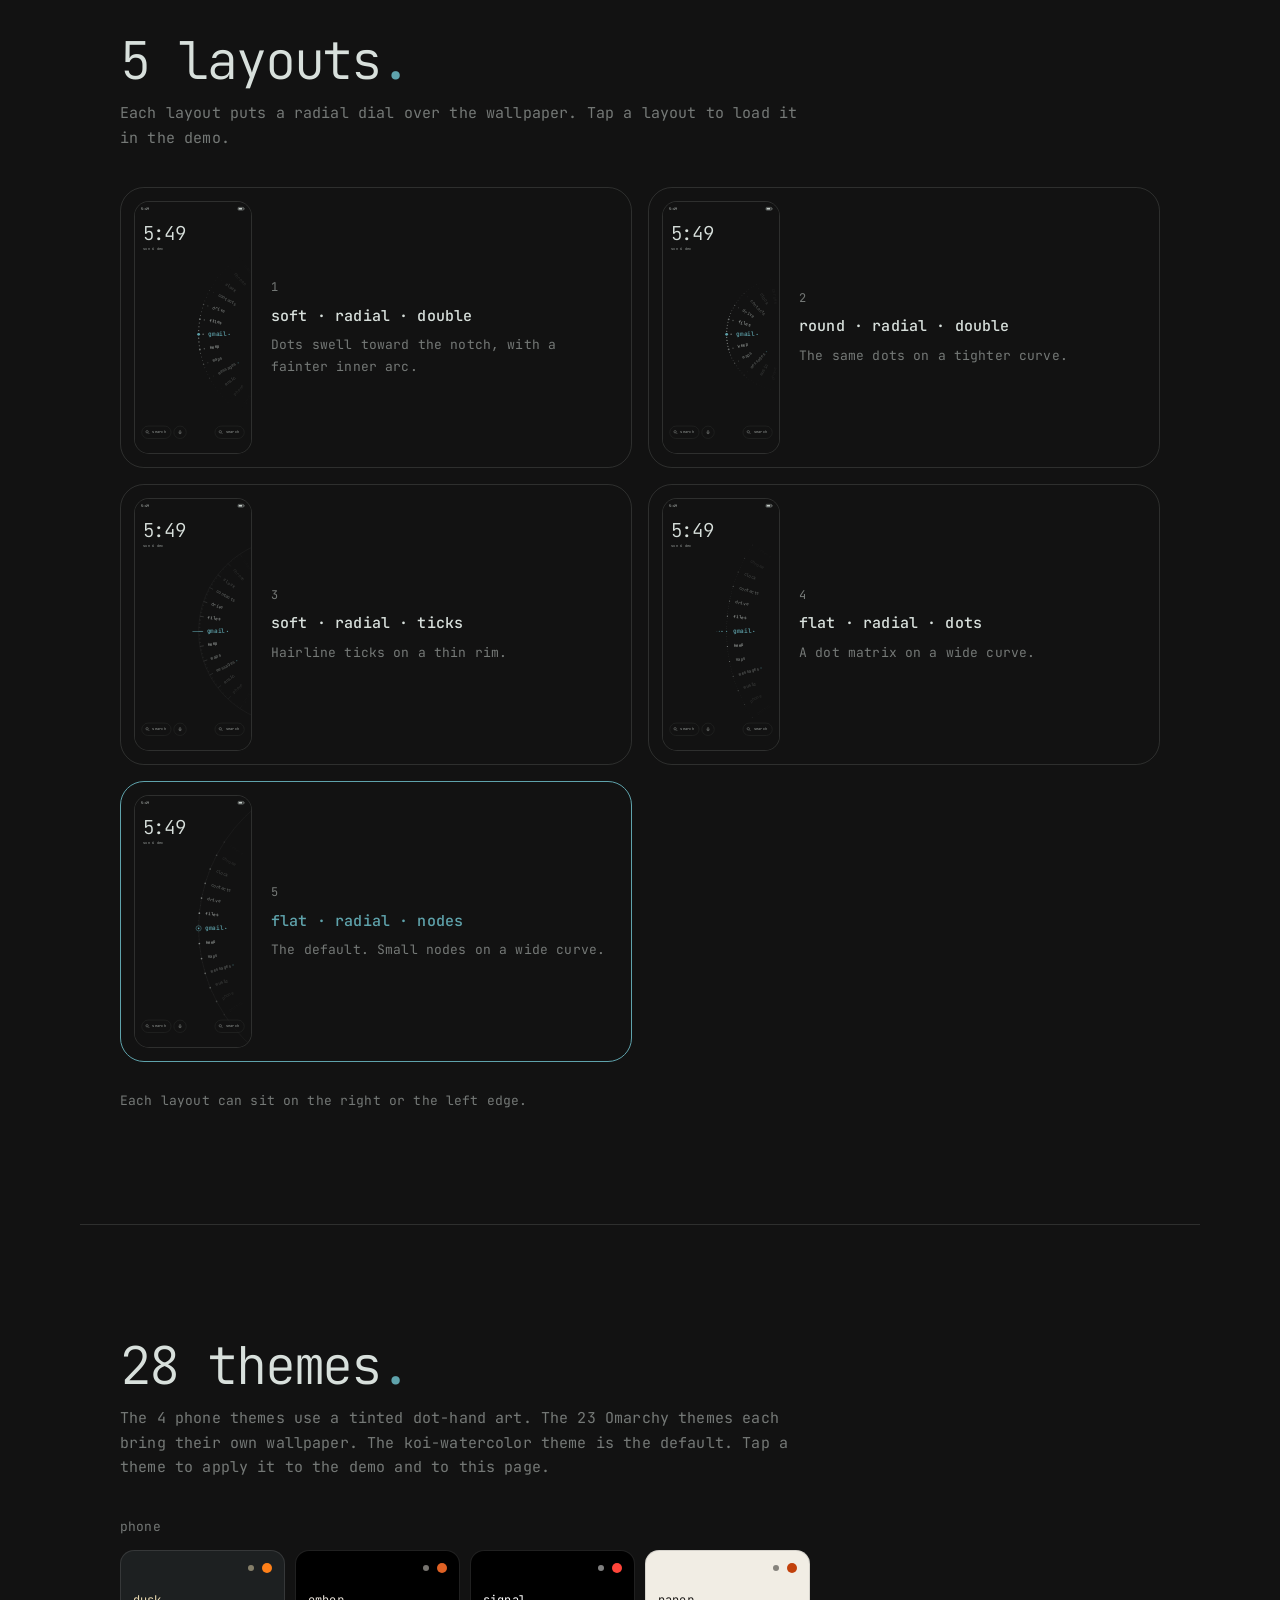
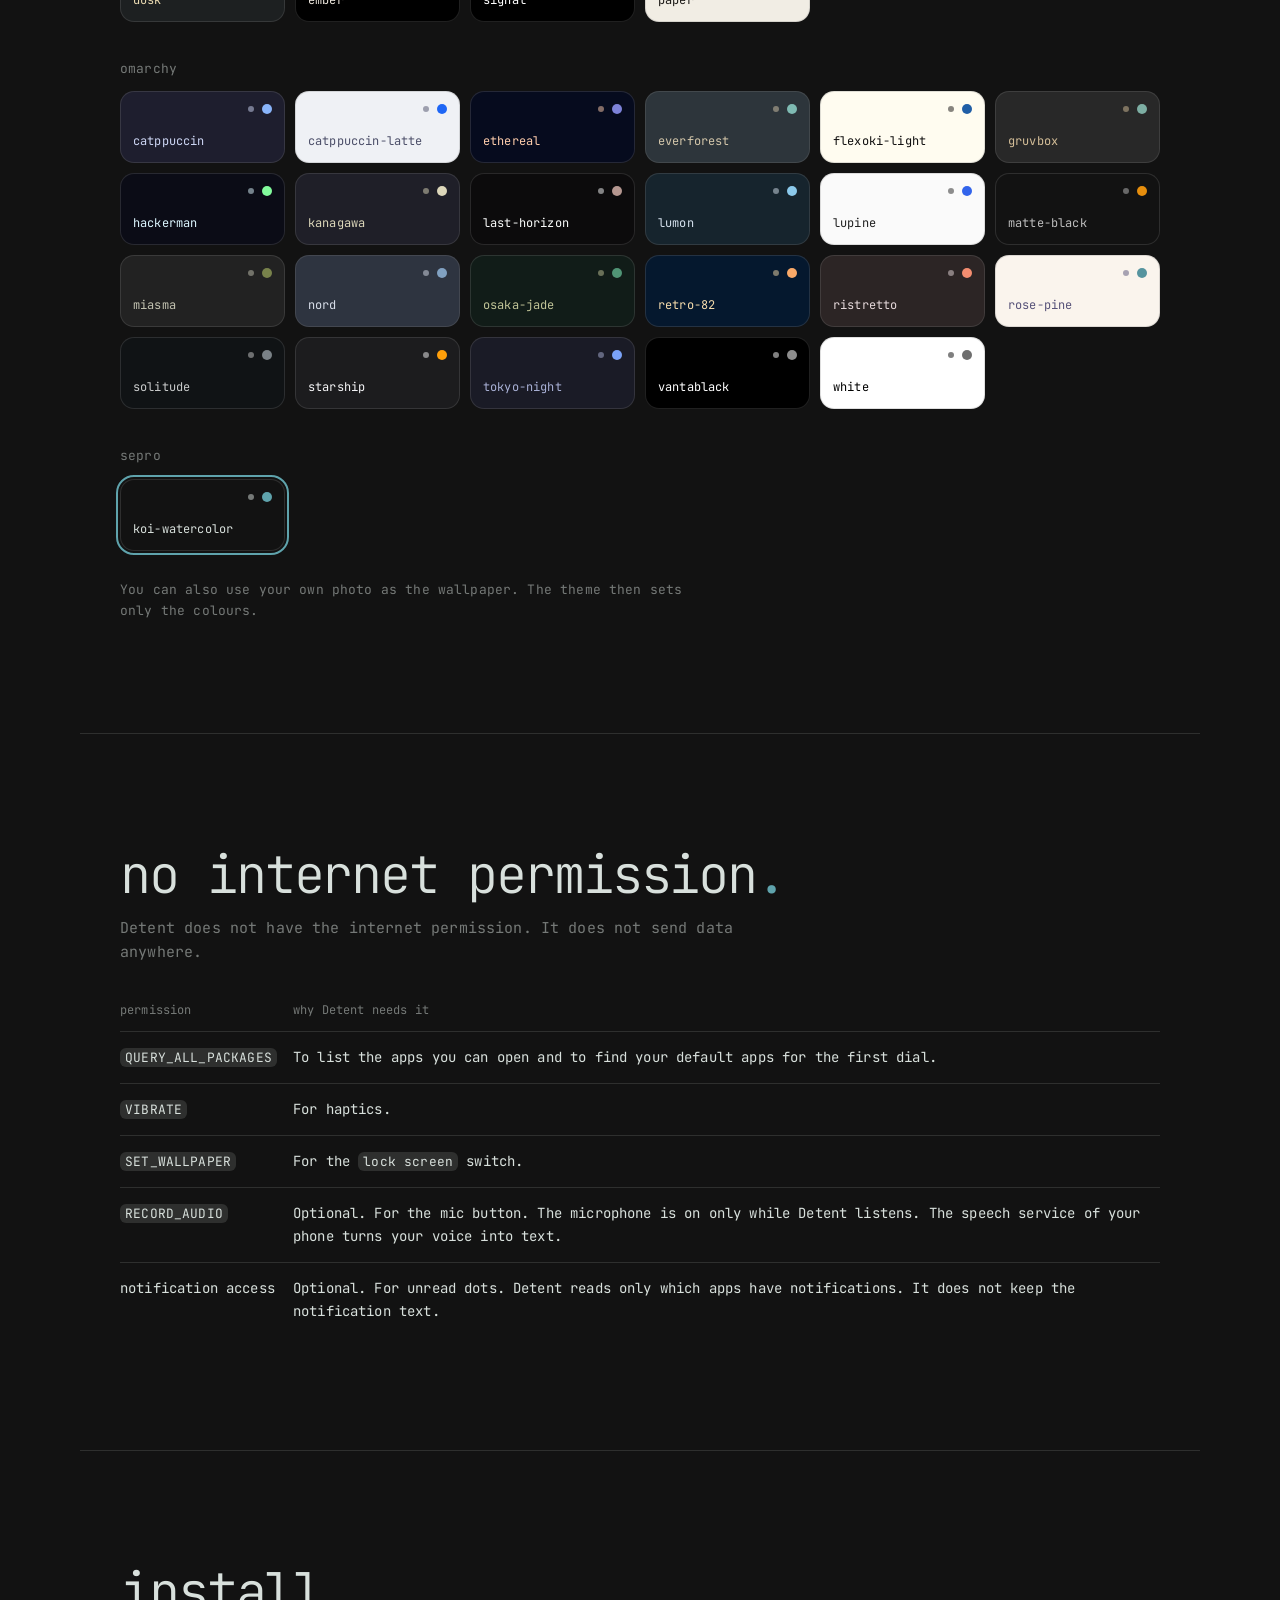
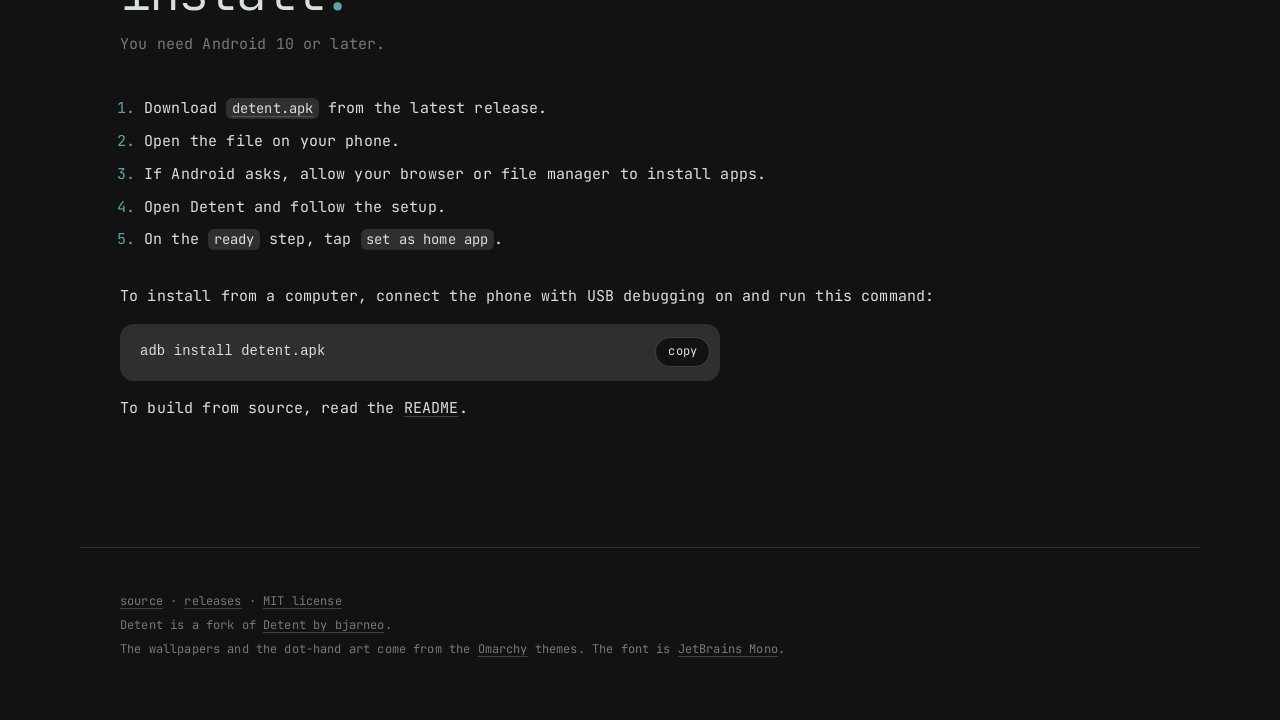
==== commit 3f38fd52: "Point the site and README links at sepro/detent The download, source, release and share links still " ====
--- a/docs/index.html
+++ b/docs/index.html
@@ -8,8 +8,8 @@
   <meta property="og:type" content="website">
   <meta property="og:title" content="Detent">
   <meta property="og:description" content="A home screen for Android that you turn. Your apps sit on a dial at the edge of the screen.">
-  <meta property="og:url" content="https://bjarneo.github.io/detent/">
-  <meta property="og:image" content="https://bjarneo.github.io/detent/media/home.jpg">
+  <meta property="og:url" content="https://sepro.github.io/detent/">
+  <meta property="og:image" content="https://sepro.github.io/detent/media/home.jpg">
   <meta name="twitter:card" content="summary_large_image">
   <meta name="theme-color" content="#121212">
   <link rel="icon" href="icon.svg" type="image/svg+xml">
@@ -26,7 +26,7 @@
       <a href="#layouts">layouts</a>
       <a href="#themes">themes</a>
       <a href="#install">install</a>
-      <a href="https://github.com/bjarneo/detent">github</a>
+      <a href="https://github.com/sepro/detent">github</a>
     </nav>
   </header>
 
@@ -37,8 +37,8 @@
         <p class="lead">a home screen for Android that you turn.</p>
         <p class="body">Your apps sit on a dial at the edge of the screen. Turn the dial to find an app. Tap the app to open it.</p>
         <div class="cta">
-          <a class="btn primary" href="https://github.com/bjarneo/detent/releases/latest/download/detent.apk">download the APK</a>
-          <a class="btn" href="https://github.com/bjarneo/detent">source on GitHub</a>
+          <a class="btn primary" href="https://github.com/sepro/detent/releases/latest/download/detent.apk">download the APK</a>
+          <a class="btn" href="https://github.com/sepro/detent">source on GitHub</a>
         </div>
         <p class="meta"><span id="version">latest release</span> · Android 10 or later · MIT</p>
       </div>
@@ -144,7 +144,7 @@
       <h2>install<span class="dot">.</span></h2>
       <p class="intro">You need Android 10 or later.</p>
       <ol class="steps">
-        <li>Download <a href="https://github.com/bjarneo/detent/releases/latest/download/detent.apk"><code>detent.apk</code></a> from the latest release.</li>
+        <li>Download <a href="https://github.com/sepro/detent/releases/latest/download/detent.apk"><code>detent.apk</code></a> from the latest release.</li>
         <li>Open the file on your phone.</li>
         <li>If Android asks, allow your browser or file manager to install apps.</li>
         <li>Open Detent and follow the setup.</li>
@@ -152,12 +152,13 @@
       </ol>
       <p>To install from a computer, connect the phone with USB debugging on and run this command:</p>
       <div class="code"><pre><code id="adb">adb install detent.apk</code></pre><button class="copy" data-copy="adb">copy</button></div>
-      <p>To build from source, read the <a href="https://github.com/bjarneo/detent#build-from-source">README</a>.</p>
+      <p>To build from source, read the <a href="https://github.com/sepro/detent#build-from-source">README</a>.</p>
     </section>
   </main>
 
   <footer class="wrap">
-    <p><a href="https://github.com/bjarneo/detent">source</a> · <a href="https://github.com/bjarneo/detent/releases">releases</a> · <a href="https://github.com/bjarneo/detent/blob/main/LICENSE">MIT license</a></p>
+    <p><a href="https://github.com/sepro/detent">source</a> · <a href="https://github.com/sepro/detent/releases">releases</a> · <a href="https://github.com/sepro/detent/blob/main/LICENSE">MIT license</a></p>
+    <p>Detent is a fork of <a href="https://github.com/bjarneo/detent">Detent by bjarneo</a>.</p>
     <p>The wallpapers and the dot-hand art come from the <a href="https://github.com/basecamp/omarchy">Omarchy</a> themes. The font is <a href="https://github.com/JetBrains/JetBrainsMono">JetBrains Mono</a>.</p>
   </footer>
 </body>
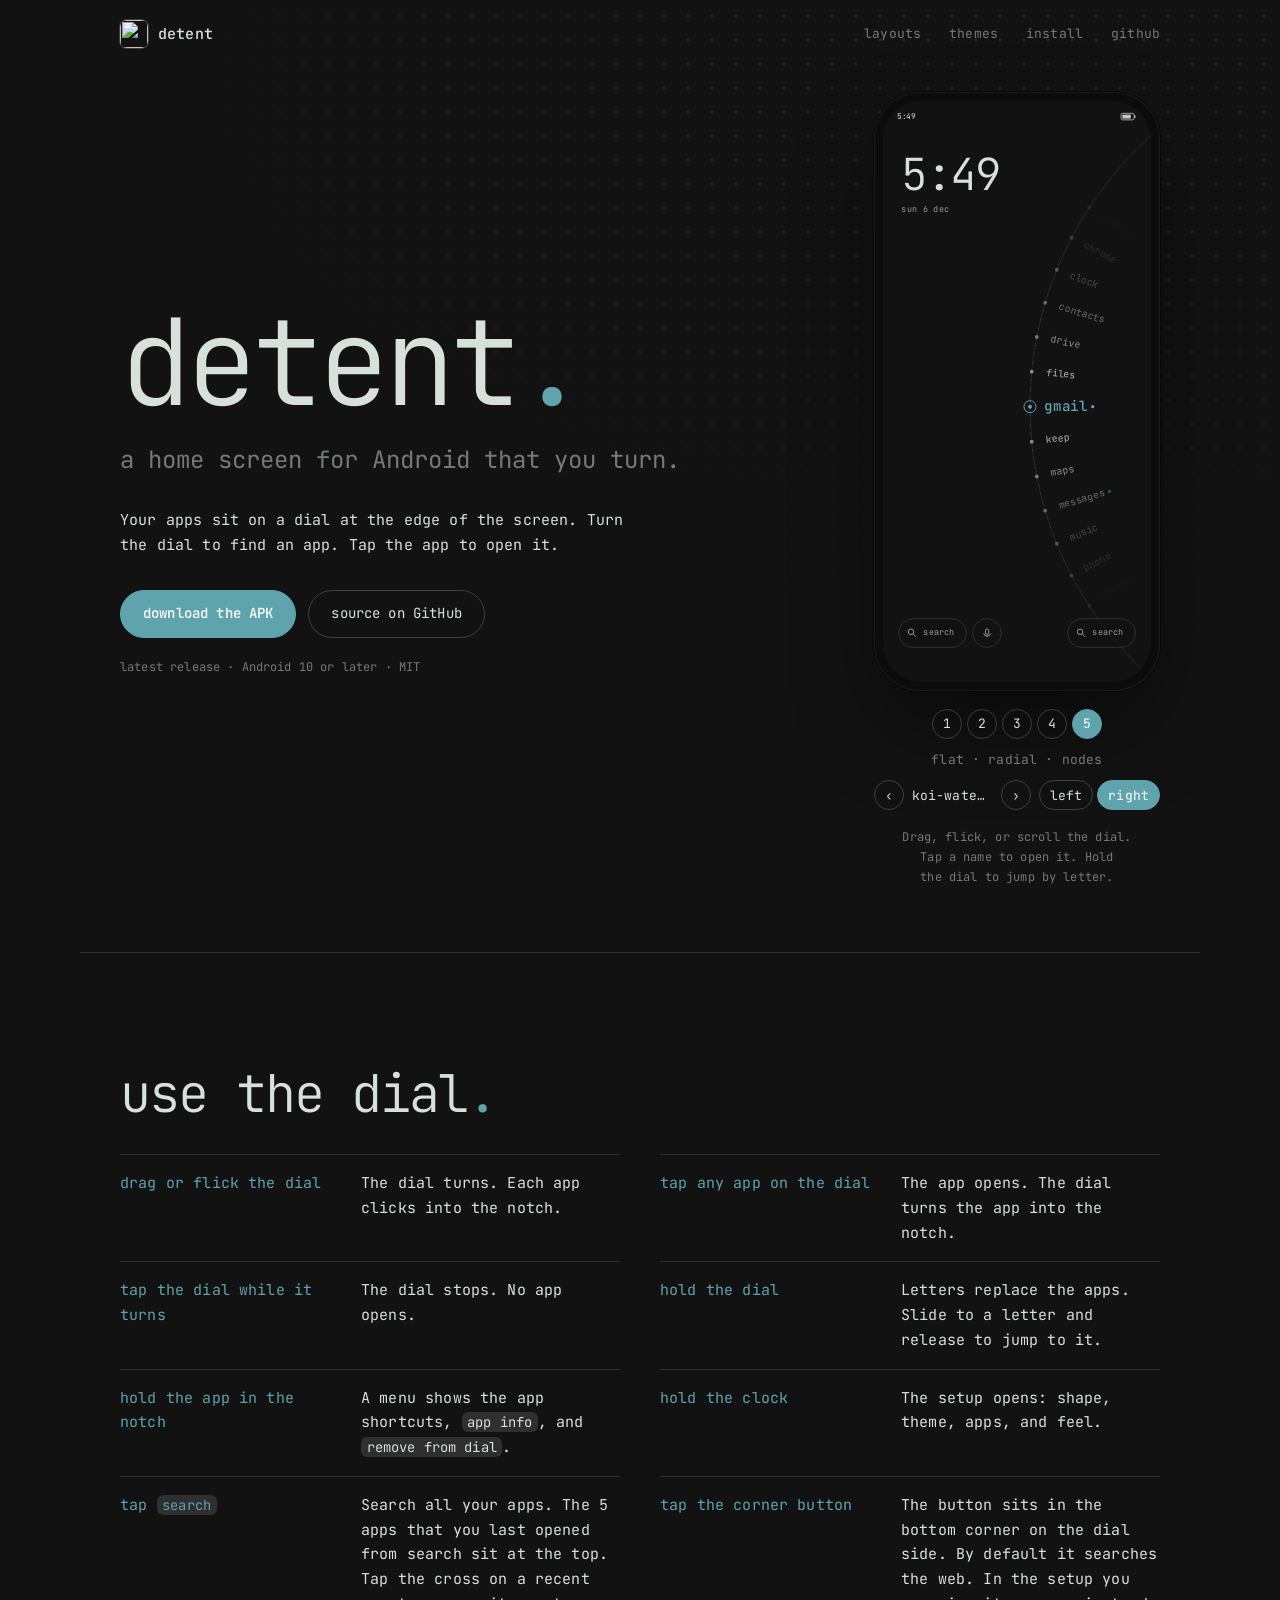
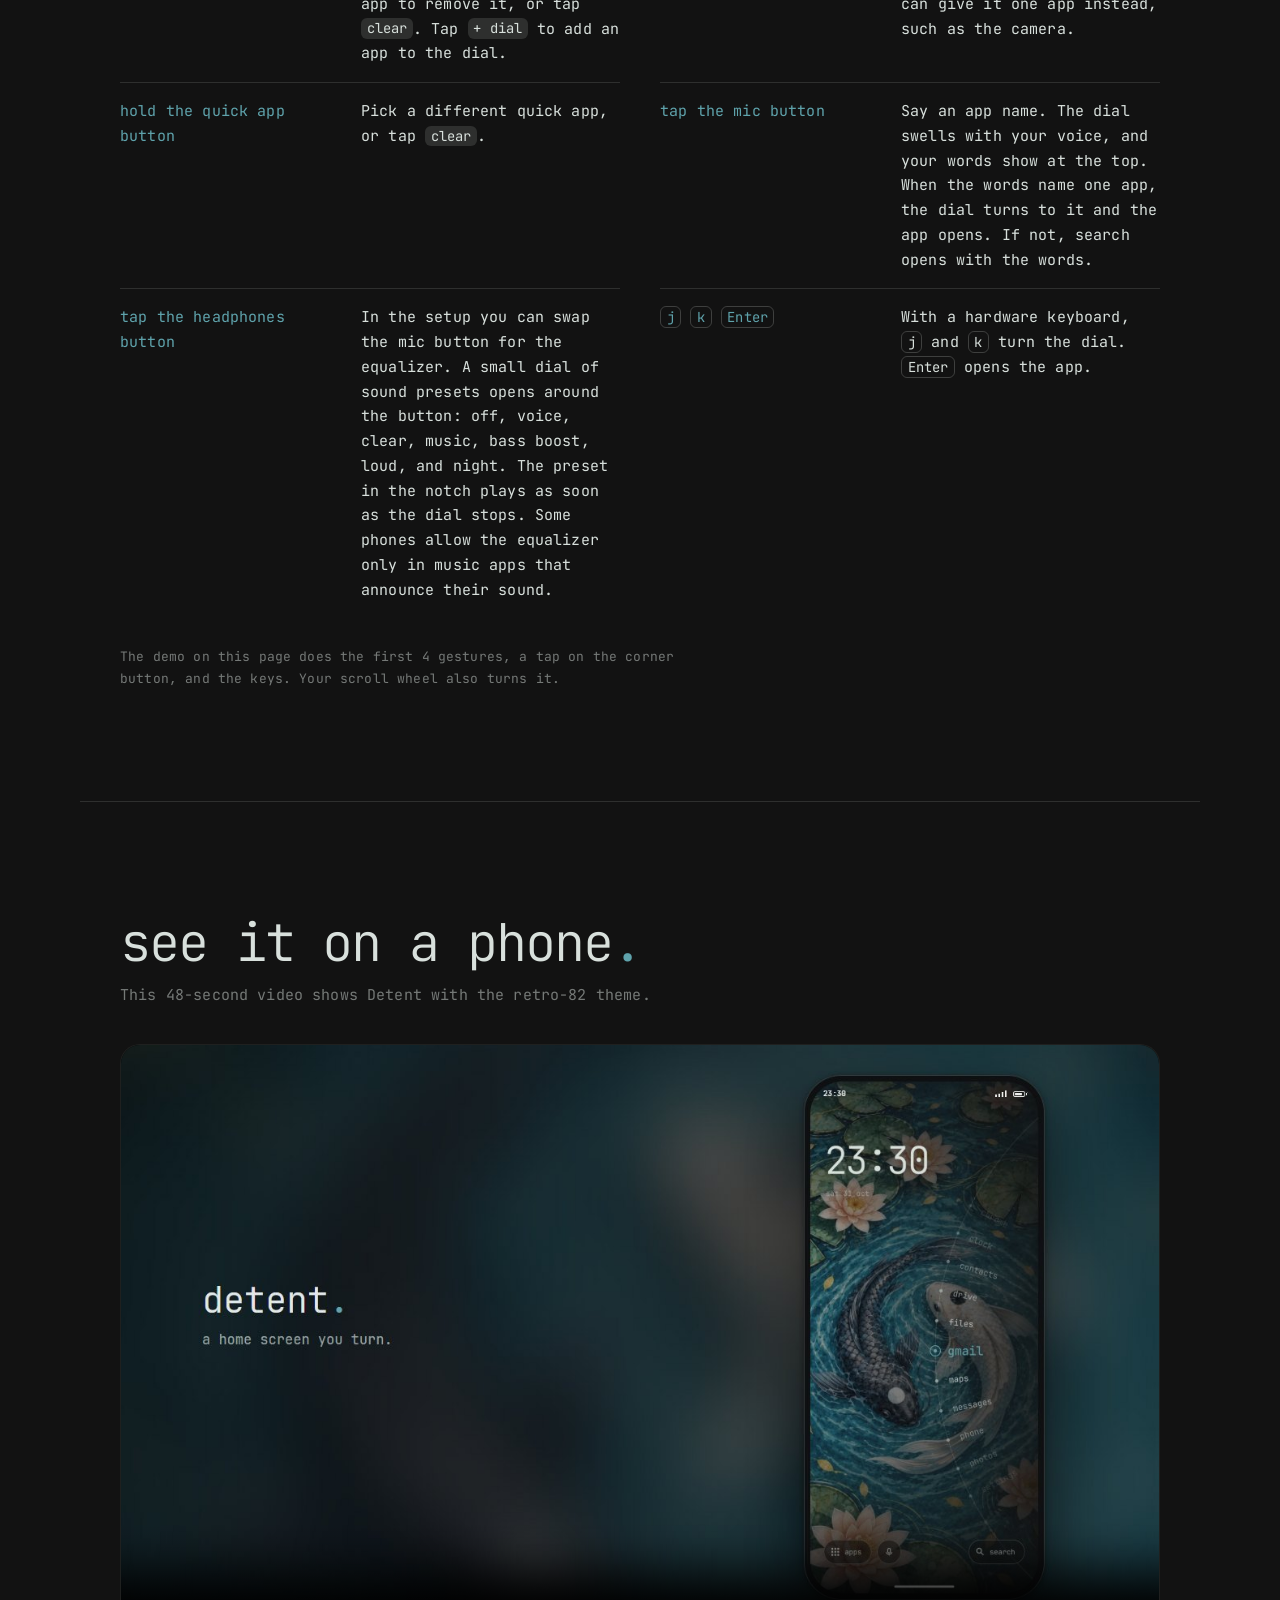
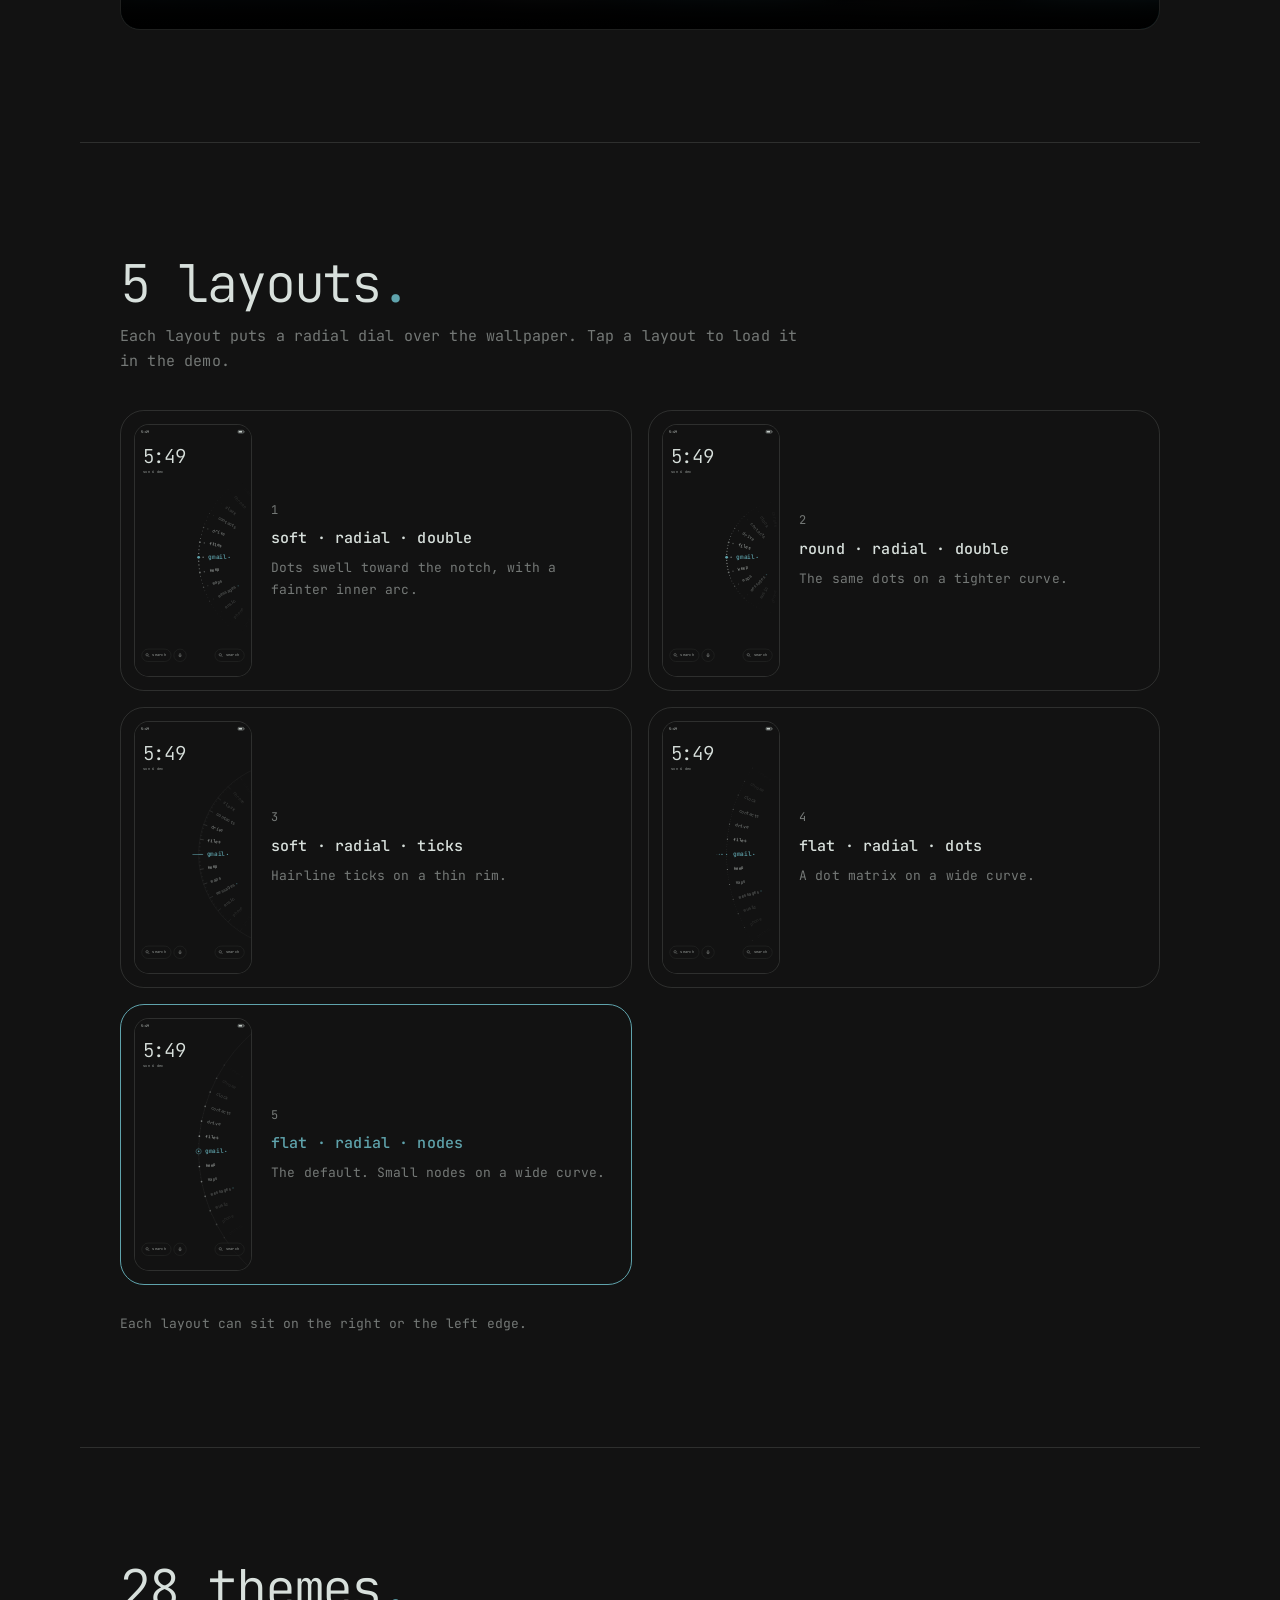
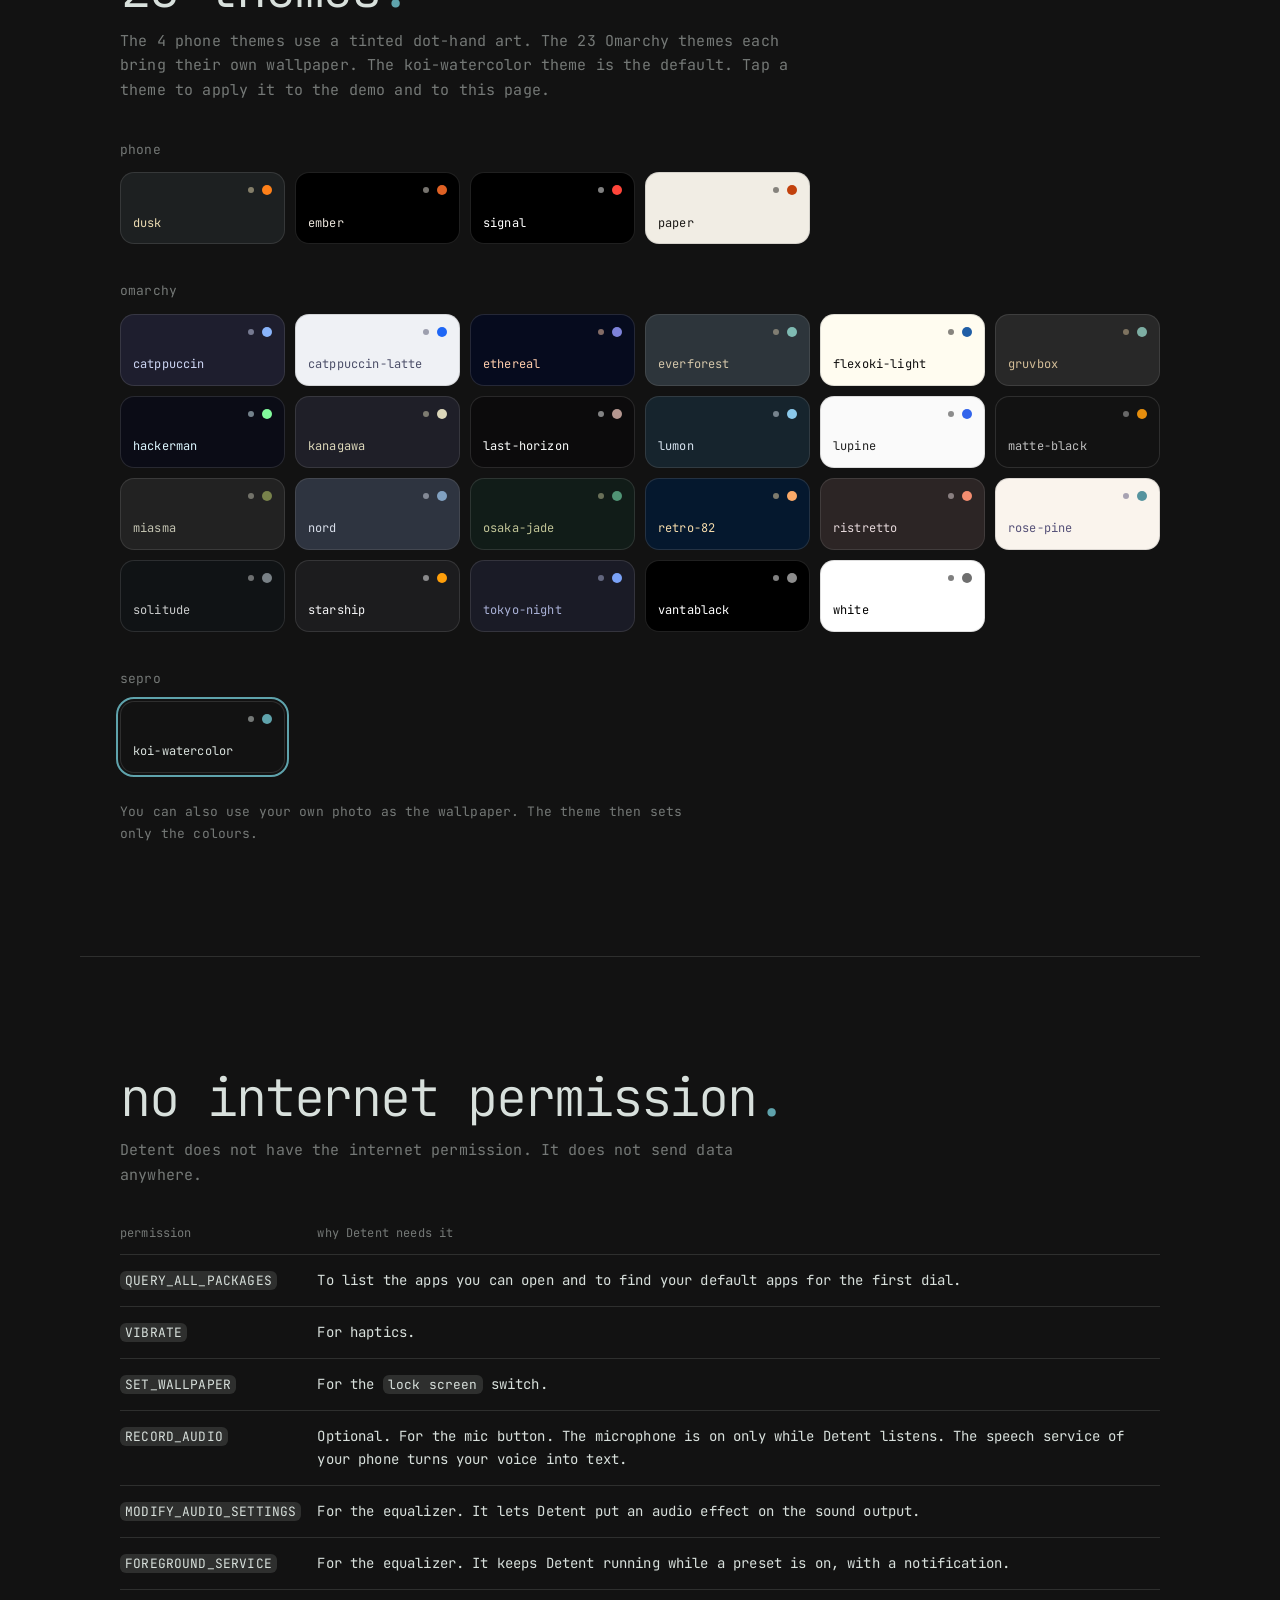
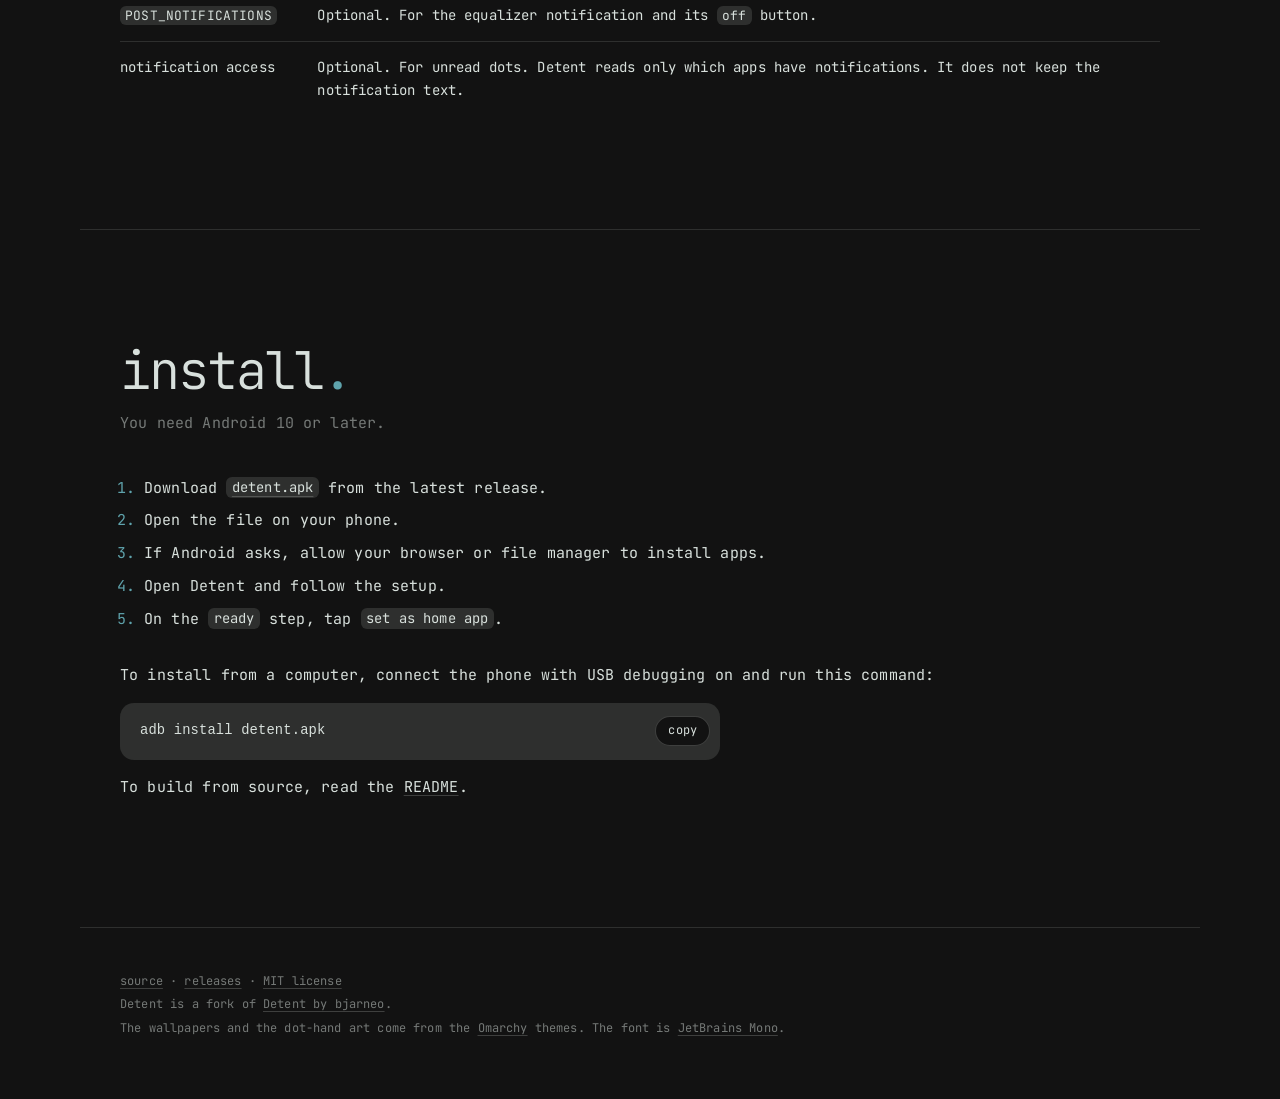
==== commit 460511c6: "Add an equalizer button with a sound dial of presets The middle dock button can now be the mic, an e" ====
--- a/docs/index.html
+++ b/docs/index.html
@@ -87,6 +87,7 @@
         <div><dt>tap the corner button</dt><dd>The button sits in the bottom corner on the dial side. By default it searches the web. In the setup you can give it one app instead, such as the camera.</dd></div>
         <div><dt>hold the quick app button</dt><dd>Pick a different quick app, or tap <code>clear</code>.</dd></div>
         <div><dt>tap the mic button</dt><dd>Say an app name. The dial swells with your voice, and your words show at the top. When the words name one app, the dial turns to it and the app opens. If not, search opens with the words.</dd></div>
+        <div><dt>tap the headphones button</dt><dd>In the setup you can swap the mic button for the equalizer. A small dial of sound presets opens around the button: off, voice, clear, music, bass boost, loud, and night. The preset in the notch plays as soon as the dial stops. Some phones allow the equalizer only in music apps that announce their sound.</dd></div>
         <div><dt><kbd>j</kbd> <kbd>k</kbd> <kbd>Enter</kbd></dt><dd>With a hardware keyboard, <kbd>j</kbd> and <kbd>k</kbd> turn the dial. <kbd>Enter</kbd> opens the app.</dd></div>
       </dl>
       <p class="note">The demo on this page does the first 4 gestures, a tap on the corner button, and the keys. Your scroll wheel also turns it.</p>
@@ -135,6 +136,9 @@
           <tr><td><code>VIBRATE</code></td><td>For haptics.</td></tr>
           <tr><td><code>SET_WALLPAPER</code></td><td>For the <code>lock screen</code> switch.</td></tr>
           <tr><td><code>RECORD_AUDIO</code></td><td>Optional. For the mic button. The microphone is on only while Detent listens. The speech service of your phone turns your voice into text.</td></tr>
+          <tr><td><code>MODIFY_AUDIO_SETTINGS</code></td><td>For the equalizer. It lets Detent put an audio effect on the sound output.</td></tr>
+          <tr><td><code>FOREGROUND_SERVICE</code></td><td>For the equalizer. It keeps Detent running while a preset is on, with a notification.</td></tr>
+          <tr><td><code>POST_NOTIFICATIONS</code></td><td>Optional. For the equalizer notification and its <code>off</code> button.</td></tr>
           <tr><td>notification access</td><td>Optional. For unread dots. Detent reads only which apps have notifications. It does not keep the notification text.</td></tr>
         </tbody>
       </table>
